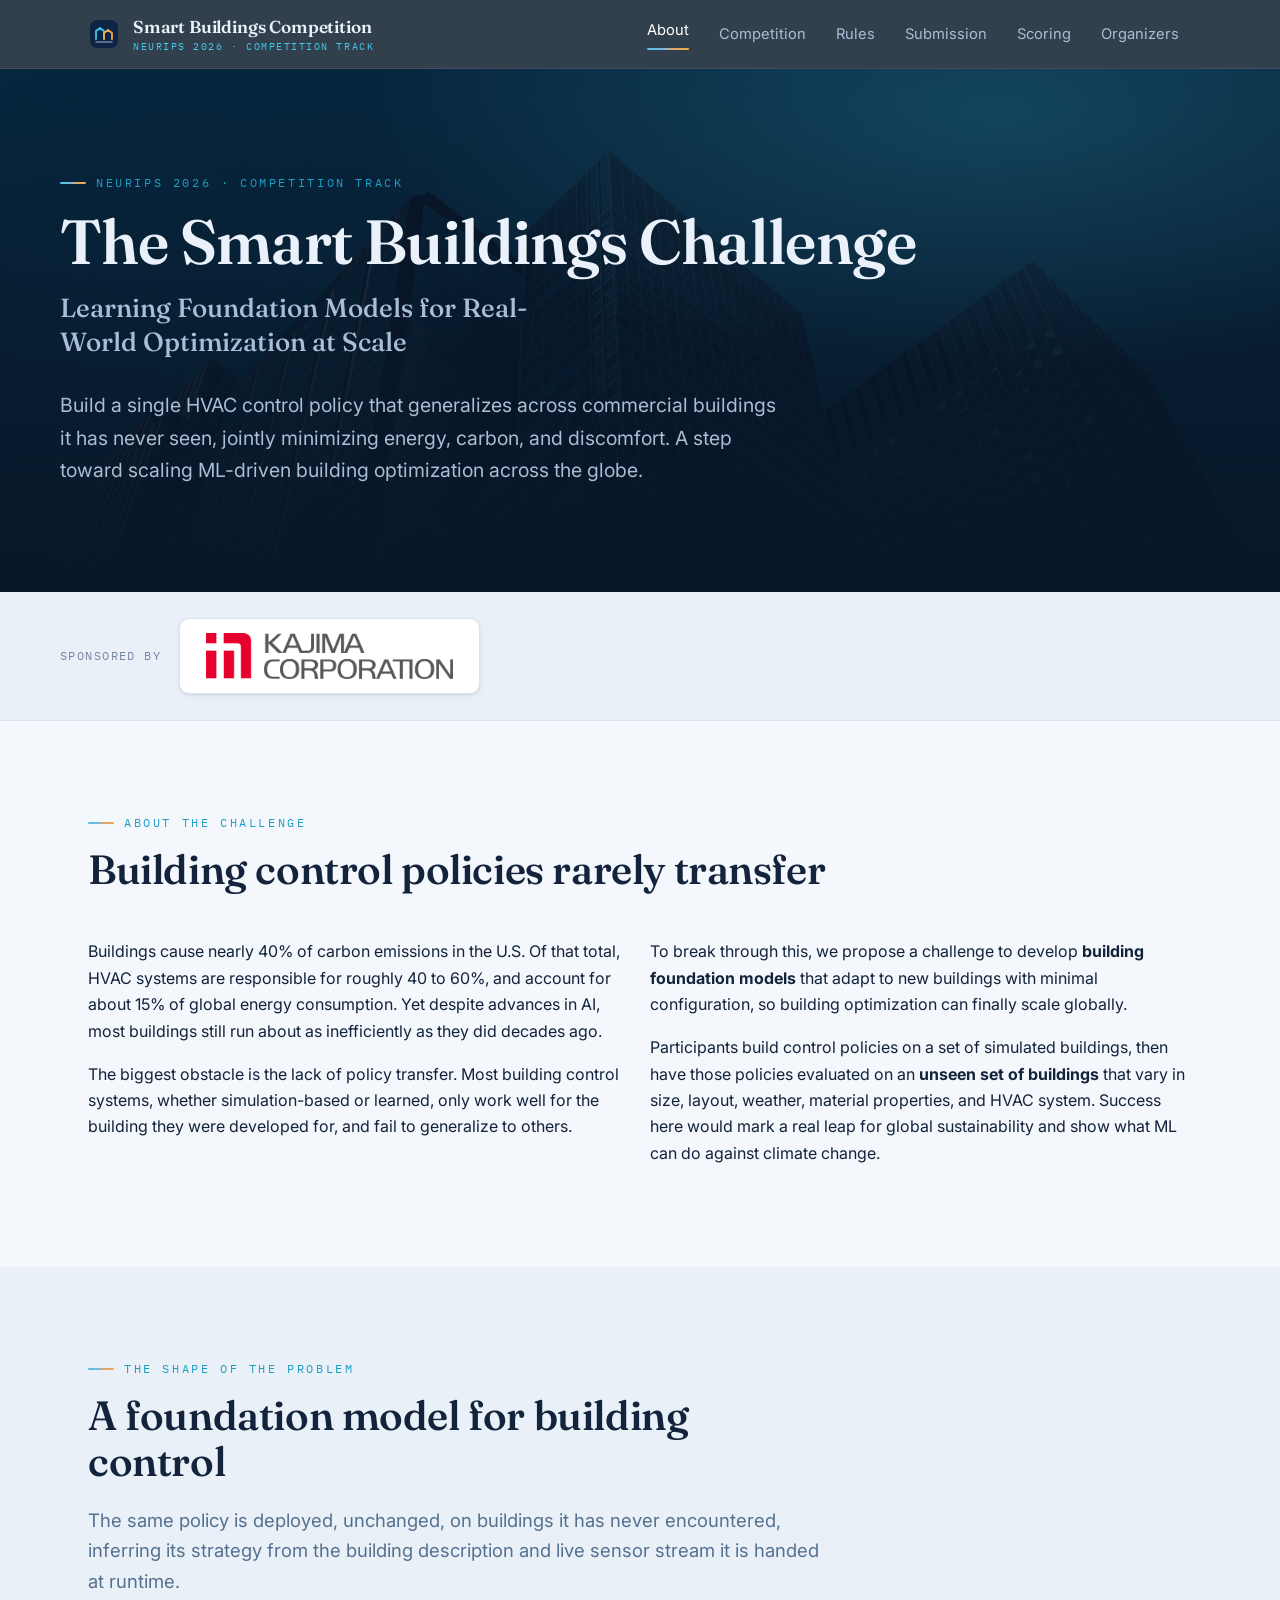
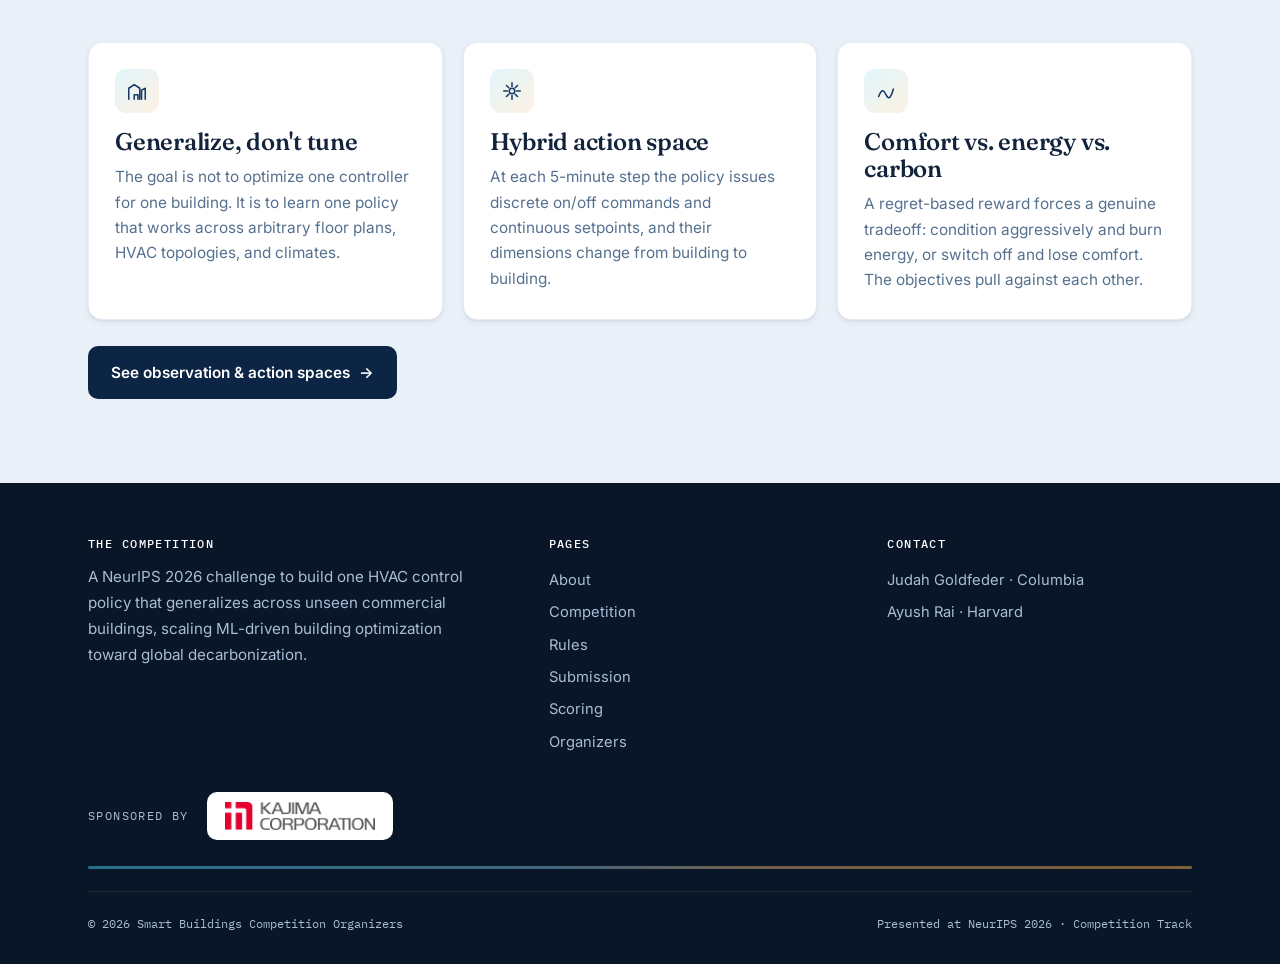
==== index.html @ ca1983c3 "Add files via upload" ====
<!DOCTYPE html>
<html lang="en">
<head>
<meta charset="utf-8">
<meta name="viewport" content="width=device-width, initial-scale=1">
<title>Smart Buildings Competition 2026</title>
<meta name="description" content="A NeurIPS 2026 challenge to build one HVAC control policy that generalizes across unseen commercial buildings.">
<link rel="preconnect" href="https://fonts.googleapis.com">
<link rel="preconnect" href="https://fonts.gstatic.com" crossorigin>
<link href="https://fonts.googleapis.com/css2?family=Fraunces:opsz,wght@9..144,400..600&family=Inter:wght@400;500;600&family=IBM+Plex+Mono:wght@400;500&display=swap" rel="stylesheet">
<link rel="stylesheet" href="assets/css/style.css?v=2">
</head>
<body>

<!-- HERO -->
<section class="hero">
  <div class="hero__bg" style="background-image:url('assets/images/hero_buildings.jpg')"></div>
  <div class="hero__scrim"></div>
  <div class="wrap hero__inner">
    <p class="eyebrow">NeurIPS 2026 &middot; Competition Track</p>
    <h1>The Smart Buildings Challenge<span class="hero__sub">Learning Foundation Models for Real-World Optimization at Scale</span></h1>
    <p class="hero__lede">Build a single HVAC control policy that generalizes across commercial buildings it has never seen, jointly minimizing energy, carbon, and discomfort. A step toward scaling ML-driven building optimization across the globe.</p>
  </div>
</section>

<!-- SPONSOR STRIP -->
<section class="sponsor-strip">
  <div class="wrap sponsor-strip__inner">
    <span class="sponsor-strip__label">Sponsored by</span>
    <a class="sponsor-chip" href="https://www.kajima.co.jp/english/" target="_blank" rel="noopener"><img src="assets/images/kajima.png" alt="Kajima Corporation"></a>
  </div>
</section>

<!-- ABOUT -->
<section class="section">
  <div class="wrap">
    <div class="section-head reveal">
      <p class="eyebrow">About the challenge</p>
      <h2>Building control policies rarely transfer</h2>
    </div>
    <div class="grid grid--2" style="align-items:start">
      <div class="prose reveal">
        <p>Buildings cause nearly 40% of carbon emissions in the U.S. Of that total, HVAC systems are responsible for roughly 40 to 60%, and account for about 15% of global energy consumption. Yet despite advances in AI, most buildings still run about as inefficiently as they did decades ago.</p>
        <p>The biggest obstacle is the lack of policy transfer. Most building control systems, whether simulation-based or learned, only work well for the building they were developed for, and fail to generalize to others.</p>
      </div>
      <div class="prose reveal">
        <p>To break through this, we propose a challenge to develop <b>building foundation models</b> that adapt to new buildings with minimal configuration, so building optimization can finally scale globally.</p>
        <p>Participants build control policies on a set of simulated buildings, then have those policies evaluated on an <b>unseen set of buildings</b> that vary in size, layout, weather, material properties, and HVAC system. Success here would mark a real leap for global sustainability and show what ML can do against climate change.</p>
      </div>
    </div>
  </div>
</section>

<!-- WHAT YOU'LL DO (tiles) -->
<section class="section section--paper2">
  <div class="wrap">
    <div class="section-head reveal">
      <p class="eyebrow">The shape of the problem</p>
      <h2>A foundation model for building control</h2>
      <p class="lede">The same policy is deployed, unchanged, on buildings it has never encountered, inferring its strategy from the building description and live sensor stream it is handed at runtime.</p>
    </div>
    <div class="grid grid--3">
      <div class="tile reveal"><span class="tile__tag"></span>
        <div class="tile__ic">
          <svg width="22" height="22" viewBox="0 0 24 24" fill="none" stroke="currentColor" stroke-width="1.7"><path d="M3 21V9l6-4 6 4v12M9 21v-5h4v5M17 21V11l4-2v12" stroke-linecap="round" stroke-linejoin="round"/></svg>
        </div>
        <h3>Generalize, don't tune</h3>
        <p>The goal is not to optimize one controller for one building. It is to learn one policy that works across arbitrary floor plans, HVAC topologies, and climates.</p>
      </div>
      <div class="tile reveal"><span class="tile__tag"></span>
        <div class="tile__ic">
          <svg width="22" height="22" viewBox="0 0 24 24" fill="none" stroke="currentColor" stroke-width="1.7"><path d="M12 3v4M12 17v4M3 12h4M17 12h4M6 6l2.5 2.5M15.5 15.5 18 18M18 6l-2.5 2.5M8.5 15.5 6 18" stroke-linecap="round"/><circle cx="12" cy="12" r="3"/></svg>
        </div>
        <h3>Hybrid action space</h3>
        <p>At each 5-minute step the policy issues discrete on/off commands and continuous setpoints, and their dimensions change from building to building.</p>
      </div>
      <div class="tile reveal"><span class="tile__tag"></span>
        <div class="tile__ic">
          <svg width="22" height="22" viewBox="0 0 24 24" fill="none" stroke="currentColor" stroke-width="1.7"><path d="M4 18c3-8 5-8 8-2s5 4 8-6" stroke-linecap="round" stroke-linejoin="round"/></svg>
        </div>
        <h3>Comfort vs. energy vs. carbon</h3>
        <p>A regret-based reward forces a genuine tradeoff: condition aggressively and burn energy, or switch off and lose comfort. The objectives pull against each other.</p>
      </div>
    </div>
    <div style="margin-top:26px" class="reveal">
      <a class="btn btn--dark" href="competition.html">See observation &amp; action spaces <span class="btn__arrow">&rarr;</span></a>
    </div>
  </div>
</section>

<script src="assets/js/site.js?v=2"></script>
</body>
</html>
---- assets/css/style.css ----
/* ============================================================
   Smart Buildings Competition 2026
   Shared stylesheet
   Palette: deep navy ink + cool/warm dual accent
   (cyan = cooling, amber = heating/energy — the reward tradeoff)
   ============================================================ */

:root {
  /* Core navy scale */
  --ink:      #081627;
  --navy:     #0c2544;
  --slate:    #163a68;
  --steel:    #2c568f;

  /* Accents — the comfort/energy spectrum */
  --cool:     #45c8ea;   /* cooling air */
  --cool-dk:  #1f9dc4;
  --warm:     #f4a94b;   /* heating / energy */
  --warm-dk:  #dd8a2a;

  /* Surfaces & text */
  --paper:    #f4f7fb;
  --paper-2:  #eaf0f8;
  --card:     #ffffff;
  --text:     #12233b;
  --text-dim: #55708f;
  --text-soft:#7688a3;
  --line:     #d9e2ee;
  --line-soft:#e7edf5;

  /* On-dark text */
  --on-dark:      #eaf1fa;
  --on-dark-dim:  #a9bdd6;

  /* Signature gradient: cool -> warm */
  --spectrum: linear-gradient(90deg, var(--cool) 0%, #7fb6d8 42%, #d9a86e 60%, var(--warm) 100%);

  --maxw: 1160px;
  --radius: 14px;
  --radius-sm: 9px;

  --shadow-sm: 0 1px 2px rgba(8,22,39,.06), 0 2px 6px rgba(8,22,39,.06);
  --shadow-md: 0 6px 20px rgba(8,22,39,.10), 0 2px 6px rgba(8,22,39,.06);
  --shadow-lg: 0 18px 50px rgba(8,22,39,.18);

  --ff-display: "Fraunces", Georgia, "Times New Roman", serif;
  --ff-body: "Inter", system-ui, -apple-system, Segoe UI, Roboto, sans-serif;
  --ff-mono: "IBM Plex Mono", ui-monospace, SFMono-Regular, Menlo, monospace;
}

* { box-sizing: border-box; }

html { scroll-behavior: smooth; scroll-padding-top: 92px; }

body {
  margin: 0;
  font-family: var(--ff-body);
  color: var(--text);
  background: var(--paper);
  line-height: 1.65;
  -webkit-font-smoothing: antialiased;
  text-rendering: optimizeLegibility;
}

img { max-width: 100%; display: block; }
a { color: var(--cool-dk); text-decoration: none; }
a:hover { text-decoration: underline; }

/* ---------- Layout helpers ---------- */
.wrap { max-width: var(--maxw); margin: 0 auto; padding: 0 28px; }
.section { padding: 84px 0; }
.section--tight { padding: 56px 0; }
.section--paper2 { background: var(--paper-2); }
.section--ink {
  background:
    radial-gradient(120% 140% at 85% -10%, rgba(69,200,234,.16), transparent 55%),
    radial-gradient(120% 140% at 0% 120%, rgba(244,169,75,.12), transparent 55%),
    linear-gradient(180deg, var(--navy), var(--ink));
  color: var(--on-dark);
}
.section--ink .lede { color: var(--on-dark-dim); }

.spectrum-rule {
  height: 3px; width: 100%; border: 0; margin: 0;
  background: var(--spectrum);
  border-radius: 3px;
}

/* ---------- Type ---------- */
h1, h2, h3, h4 { font-family: var(--ff-display); font-weight: 560; line-height: 1.12; letter-spacing: -.01em; margin: 0 0 .5em; }
h1 { font-size: clamp(2.3rem, 5.2vw, 3.9rem); font-weight: 600; }
h2 { font-size: clamp(1.7rem, 3.4vw, 2.55rem); }
h3 { font-size: clamp(1.2rem, 2vw, 1.5rem); }
p { margin: 0 0 1.05em; }

.eyebrow {
  font-family: var(--ff-mono);
  font-size: .74rem;
  letter-spacing: .22em;
  text-transform: uppercase;
  color: var(--cool-dk);
  margin: 0 0 14px;
  display: inline-flex;
  align-items: center;
  gap: 10px;
}
.eyebrow::before {
  content: ""; width: 26px; height: 2px; background: var(--spectrum); border-radius: 2px;
}
.section--ink .eyebrow { color: var(--cool); }

.lede {
  font-size: 1.16rem;
  color: var(--text-dim);
  max-width: 68ch;
}
.section-head { max-width: 74ch; margin-bottom: 46px; }

/* ---------- Header / nav ---------- */
.site-header {
  position: sticky; top: 0; z-index: 50;
  background: rgba(8,22,39,.82);
  backdrop-filter: saturate(140%) blur(12px);
  -webkit-backdrop-filter: saturate(140%) blur(12px);
  border-bottom: 1px solid rgba(255,255,255,.08);
}
.nav {
  display: flex; align-items: center; justify-content: space-between;
  height: 68px; gap: 20px;
}
.brand { display: flex; align-items: center; gap: 13px; color: var(--on-dark); font-weight: 600; }
.brand:hover { text-decoration: none; }
.brand__mark { width: 32px; height: 32px; flex: none; }
.brand__name {
  font-family: var(--ff-display);
  font-size: 1.08rem;
  letter-spacing: -.01em;
  line-height: 1.2;
  white-space: nowrap;
}
.brand__name small {
  display: block; font-family: var(--ff-mono); font-weight: 400;
  font-size: .6rem; letter-spacing: .16em; color: var(--cool);
  text-transform: uppercase; margin-top: 4px; line-height: 1;
}
.nav__links { display: flex; align-items: center; gap: 4px; }
.nav__links a {
  color: var(--on-dark-dim); font-size: .92rem; padding: 8px 13px; border-radius: 8px;
  transition: color .18s, background .18s;
}
.nav__links a:hover { color: #fff; background: rgba(255,255,255,.07); text-decoration: none; }
.nav__links a.active { color: #fff; }
.nav__links a.active::after {
  content: ""; display: block; height: 2px; margin-top: 5px; border-radius: 2px; background: var(--spectrum);
}
.nav__cta {
  margin-left: 6px; background: var(--warm); color: #29180a !important; font-weight: 600;
  padding: 8px 16px !important; border-radius: 8px;
}
.nav__cta:hover { background: #ffbc63; text-decoration: none; }

.nav__toggle {
  display: none; background: none; border: 1px solid rgba(255,255,255,.2);
  border-radius: 8px; width: 42px; height: 38px; color: var(--on-dark); cursor: pointer;
}
.nav__toggle span, .nav__toggle span::before, .nav__toggle span::after {
  display:block; width:18px; height:2px; background: currentColor; position: relative; margin: 0 auto;
  transition: transform .2s;
}
.nav__toggle span::before { content:""; position:absolute; top:-6px; }
.nav__toggle span::after  { content:""; position:absolute; top: 6px; }

/* ---------- Buttons ---------- */
.btn {
  display: inline-flex; align-items: center; gap: 9px;
  font-family: var(--ff-body); font-weight: 600; font-size: .96rem;
  padding: 13px 22px; border-radius: 10px; border: 1px solid transparent; cursor: pointer;
  transition: transform .16s, background .18s, box-shadow .18s;
}
.btn:hover { text-decoration: none; transform: translateY(-1px); }
.btn--primary { background: var(--warm); color: #29180a; box-shadow: 0 6px 18px rgba(244,169,75,.35); }
.btn--primary:hover { background: #ffbc63; }
.btn--ghost { background: transparent; color: var(--on-dark); border-color: rgba(255,255,255,.28); }
.btn--ghost:hover { background: rgba(255,255,255,.08); }
.btn--dark { background: var(--navy); color: #fff; }
.btn--dark:hover { background: var(--slate); }

/* Coming-soon (placeholder) states, used until the Kaggle page is live.
   Same amber look as the live buttons, just non-clickable. */
.btn--soon {
  background: var(--warm); color: #29180a; border-color: transparent;
  box-shadow: 0 6px 18px rgba(244,169,75,.35); cursor: default;
}
.btn--soon:hover { transform: none; background: var(--warm); }
.nav__soon {
  margin-left: 6px; display: inline-block; padding: 8px 16px; border-radius: 8px;
  font-weight: 600; font-size: .92rem; color: #29180a; background: var(--warm);
  white-space: nowrap; cursor: default;
}
.footer-soon { color: var(--on-dark-dim); opacity: .7; display: block; padding: 4px 0; font-size: .92rem; }

/* ---------- Sponsor logo ---------- */
.sponsor-chip {
  display: inline-flex; align-items: center; justify-content: center;
  background: #fff; border-radius: 10px; padding: 12px 20px; text-decoration: none;
  transition: box-shadow .18s ease, transform .18s ease;
}
.sponsor-chip:hover { box-shadow: var(--shadow-md); transform: translateY(-1px); }
.sponsor-chip img { display: block; height: 30px; width: auto; }
.footer-sponsor { display: flex; align-items: center; gap: 18px; margin: 6px 0 26px; flex-wrap: wrap; }
.footer-sponsor .sponsor-chip { padding: 10px 18px; }
.footer-sponsor .sponsor-chip img { height: 28px; }
.footer-sponsor__label {
  font-family: var(--ff-mono); font-size: .72rem; letter-spacing: .12em;
  text-transform: uppercase; color: var(--on-dark-dim);
}
.sponsor-band__label {
  font-family: var(--ff-mono); font-size: .76rem; letter-spacing: .14em;
  text-transform: uppercase; color: var(--text-soft); margin-bottom: 18px;
}
.sponsor-chip--lg { padding: 22px 40px; box-shadow: var(--shadow-md); border: 1px solid var(--line); }
.sponsor-chip--lg img { height: 50px; }
@media (max-width: 520px) { .sponsor-chip--lg img { height: 38px; } .sponsor-chip--lg { padding: 18px 26px; } }

/* Strip directly beneath the hero */
.sponsor-strip { background: var(--paper-2); border-bottom: 1px solid var(--line); }
.sponsor-strip__inner {
  display: flex; align-items: center; gap: 18px; flex-wrap: wrap;
  padding: 26px 0;
}
.sponsor-strip__label {
  font-family: var(--ff-mono); font-size: .74rem; letter-spacing: .12em;
  text-transform: uppercase; color: var(--text-soft);
}
.sponsor-strip .sponsor-chip { padding: 14px 26px; box-shadow: var(--shadow-sm); border: 1px solid var(--line); }
.sponsor-strip .sponsor-chip img { height: 46px; }
@media (max-width: 520px) { .sponsor-strip .sponsor-chip img { height: 36px; } }
.btn__arrow { transition: transform .18s; }
.btn:hover .btn__arrow { transform: translateX(3px); }

/* ---------- Hero ---------- */
.hero {
  position: relative; color: var(--on-dark); overflow: hidden;
  background: var(--ink);
}
.hero__bg {
  position: absolute; inset: 0; z-index: 0;
  background-size: cover; background-position: center 40%;
  opacity: .28;
}
.hero__scrim {
  position: absolute; inset: 0; z-index: 1;
  background:
    radial-gradient(90% 90% at 78% 8%, rgba(69,200,234,.20), transparent 55%),
    linear-gradient(180deg, rgba(8,22,39,.55) 0%, rgba(8,22,39,.86) 62%, var(--ink) 100%);
}
.hero__inner { position: relative; z-index: 2; padding: 96px 0 76px; }
.hero h1 { max-width: 22ch; }
.hero h1 .hero__sub {
  display: block; font-size: .42em; font-weight: 500; line-height: 1.28;
  color: var(--on-dark-dim); margin-top: .55em; letter-spacing: 0; max-width: 30ch;
}
.hero h1 .grad { background: var(--spectrum); -webkit-background-clip: text; background-clip: text; color: transparent; }
.hero__lede { font-size: 1.22rem; color: var(--on-dark-dim); max-width: 60ch; margin-bottom: 30px; }
.hero__cta { display: flex; flex-wrap: wrap; gap: 14px; margin-bottom: 8px; }

/* Stat strip */
.stats {
  position: relative; z-index: 2;
  border-top: 1px solid rgba(255,255,255,.10);
  display: grid; grid-template-columns: repeat(4, 1fr);
}
.stat { padding: 26px 28px; border-left: 1px solid rgba(255,255,255,.08); }
.stat:first-child { border-left: 0; }
.stat__num { font-family: var(--ff-display); font-size: 2rem; font-weight: 600; color: #fff; line-height: 1; }
.stat__num .u { font-size: 1.1rem; color: var(--cool); margin-left: 2px; }
.stat__lab { font-family: var(--ff-mono); font-size: .72rem; letter-spacing: .06em; color: var(--on-dark-dim); margin-top: 8px; text-transform: uppercase; }

/* ---------- Tiles / cards ---------- */
.grid { display: grid; gap: 20px; }
.grid--2 { grid-template-columns: repeat(2, 1fr); }
.grid--3 { grid-template-columns: repeat(3, 1fr); }
.grid--4 { grid-template-columns: repeat(4, 1fr); }

.tile {
  background: var(--card); border: 1px solid var(--line-soft); border-radius: var(--radius);
  padding: 26px; box-shadow: var(--shadow-sm); position: relative; overflow: hidden;
  transition: transform .18s, box-shadow .18s, border-color .18s;
}
.tile:hover { transform: translateY(-3px); box-shadow: var(--shadow-md); border-color: var(--line); }
.tile__ic {
  width: 44px; height: 44px; border-radius: 11px; display: grid; place-items: center; margin-bottom: 16px;
  background: linear-gradient(140deg, rgba(69,200,234,.16), rgba(244,169,75,.16));
  color: var(--slate);
}
.tile h3 { margin-bottom: 8px; }
.tile p { color: var(--text-dim); font-size: .96rem; margin: 0; }
.tile__tag {
  position: absolute; top: 0; left: 0; width: 100%; height: 3px; background: var(--spectrum);
  transform: scaleX(0); transform-origin: left; transition: transform .3s;
}
.tile:hover .tile__tag { transform: scaleX(1); }

/* Component tiles (building parts) */
.parts { display: grid; grid-template-columns: repeat(2, 1fr); gap: 18px; }
.part {
  border: 1px solid var(--line-soft); border-radius: var(--radius); padding: 22px 24px; background: var(--card);
  display: flex; gap: 16px; align-items: flex-start; box-shadow: var(--shadow-sm);
}
.part__k { font-family: var(--ff-mono); font-size: .82rem; color: var(--cool-dk); flex: none; margin-top: 3px; }
.part h3 { font-size: 1.1rem; margin-bottom: 5px; }
.part p { margin: 0; color: var(--text-dim); font-size: .93rem; }

/* ---------- Figures ---------- */
figure.fig { margin: 34px 0; }
figure.fig img {
  width: 100%; border-radius: var(--radius); border: 1px solid var(--line);
  background: #fff; box-shadow: var(--shadow-sm);
}
figure.fig.fig--pad img { padding: 14px; }
figure.fig figcaption {
  font-family: var(--ff-mono); font-size: .8rem; color: var(--text-soft);
  line-height: 1.6; margin-top: 12px; padding-left: 14px; border-left: 2px solid var(--cool);
}
figure.fig figcaption b { color: var(--text-dim); font-weight: 600; }

/* ---------- Prose blocks ---------- */
.prose { max-width: 74ch; }
.prose h2 { margin-top: 8px; }
.prose h3 { margin-top: 34px; color: var(--slate); }
.prose ul { padding-left: 0; list-style: none; margin: 0 0 1.2em; }
.prose ul li { position: relative; padding-left: 26px; margin-bottom: 10px; color: var(--text-dim); }
.prose ul li::before {
  content: ""; position: absolute; left: 4px; top: .62em; width: 9px; height: 9px; border-radius: 3px;
  background: var(--spectrum);
}
.prose ul li b, .prose ul li strong { color: var(--text); }

/* callout */
.callout {
  background: linear-gradient(180deg, #fff, var(--paper-2));
  border: 1px solid var(--line); border-left: 4px solid var(--cool);
  border-radius: var(--radius); padding: 20px 24px; margin: 26px 0;
}
.callout p:last-child { margin: 0; }

/* Keep single-column text blocks on the competition page aligned to the
   same reading measure as the prose, so line lengths stay consistent. */
#overview > .callout,
#reward > .eq,
#reward > .weights { max-width: 74ch; }

/* equation card */
.eq {
  background: var(--navy); color: var(--on-dark); border-radius: var(--radius);
  padding: 26px 28px; margin: 24px 0; overflow-x: auto; box-shadow: var(--shadow-md);
}
.eq .mjx-chtml, .eq mjx-container { color: #fff !important; }
.eq__note { font-family: var(--ff-mono); font-size: .76rem; color: var(--on-dark-dim); margin-top: 12px; }

/* ---------- Reward weight bar (signature data viz) ---------- */
.weights { margin: 26px 0; }
.weights__bar { display: flex; height: 54px; border-radius: 10px; overflow: hidden; box-shadow: var(--shadow-sm); }
.weights__seg { display: grid; place-items: center; color: #fff; font-weight: 600; font-size: .95rem; }
.weights__seg small { display:block; font-family: var(--ff-mono); font-weight: 400; font-size: .68rem; opacity: .85; }
.w-comfort { background: linear-gradient(135deg, #2c568f, #163a68); flex: 0.6; }
.w-energy  { background: linear-gradient(135deg, var(--warm), var(--warm-dk)); flex: 0.2; color: #29180a; }
.w-carbon  { background: linear-gradient(135deg, #7a8aa0, #55708f); flex: 0.2; }

/* ---------- Timeline (key dates) ---------- */
.timeline { position: relative; margin: 10px 0 0; padding-left: 6px; }
.timeline::before {
  content: ""; position: absolute; left: 8px; top: 6px; bottom: 6px; width: 2px;
  background: linear-gradient(180deg, var(--cool), var(--warm));
}
.tl-item { position: relative; padding: 0 0 26px 40px; }
.tl-item:last-child { padding-bottom: 0; }
.tl-item::before {
  content: ""; position: absolute; left: 2px; top: 4px; width: 14px; height: 14px; border-radius: 50%;
  background: #fff; border: 3px solid var(--cool-dk); box-shadow: 0 0 0 4px rgba(69,200,234,.14);
}
.tl-item.is-final::before { border-color: var(--warm-dk); box-shadow: 0 0 0 4px rgba(244,169,75,.18); }
.tl-date { font-family: var(--ff-mono); font-size: .76rem; letter-spacing: .05em; text-transform: uppercase; color: var(--cool-dk); }
.tl-item.is-final .tl-date { color: var(--warm-dk); }
.tl-title { font-weight: 600; margin-top: 2px; color: var(--text); }

/* ---------- Rules (numbered) ---------- */
.rules { counter-reset: rule; list-style: none; padding: 0; margin: 0; display: grid; gap: 16px; }
.rules > li {
  counter-increment: rule; position: relative; background: var(--card);
  border: 1px solid var(--line-soft); border-radius: var(--radius);
  padding: 22px 24px 22px 74px; box-shadow: var(--shadow-sm);
}
.rules > li::before {
  content: counter(rule, decimal-leading-zero);
  position: absolute; left: 22px; top: 20px;
  font-family: var(--ff-mono); font-size: .92rem; font-weight: 500; color: var(--cool-dk);
  background: var(--paper-2); border-radius: 8px; padding: 4px 8px;
}
.rules h3 { font-size: 1.06rem; margin: 0 0 6px; font-family: var(--ff-body); font-weight: 600; }
.rules p { margin: 0; color: var(--text-dim); font-size: .95rem; }
.rules ol { margin: 8px 0 0; padding-left: 20px; color: var(--text-dim); font-size: .93rem; }
.rules ol li { margin-bottom: 5px; }

/* ---------- Sub-nav (sticky within a page) ---------- */
.subnav {
  position: sticky; top: 68px; z-index: 20;
  background: rgba(244,247,251,.9); backdrop-filter: blur(8px);
  border-bottom: 1px solid var(--line); margin-bottom: 40px;
}
.subnav__inner { display: flex; gap: 6px; overflow-x: auto; padding: 12px 0; }
.subnav a {
  white-space: nowrap; font-size: .88rem; color: var(--text-dim); padding: 7px 14px; border-radius: 8px;
}
.subnav a:hover { background: var(--paper-2); text-decoration: none; color: var(--text); }
.subnav a.active { background: var(--navy); color: #fff; }

/* ---------- Leaderboard ---------- */
.lb-toolbar { display: flex; flex-wrap: wrap; gap: 14px; align-items: center; justify-content: space-between; margin-bottom: 18px; }
.lb-scope { display: inline-flex; background: var(--paper-2); border: 1px solid var(--line); border-radius: 10px; padding: 4px; }
.lb-scope button {
  font-family: var(--ff-body); font-size: .86rem; font-weight: 600; border: 0; background: none; cursor: pointer;
  color: var(--text-dim); padding: 7px 16px; border-radius: 7px;
}
.lb-scope button.active { background: #fff; color: var(--navy); box-shadow: var(--shadow-sm); }
.lb-updated { font-family: var(--ff-mono); font-size: .76rem; color: var(--text-soft); }

.lb-wrap { background: var(--card); border: 1px solid var(--line); border-radius: var(--radius); overflow: hidden; box-shadow: var(--shadow-sm); }
table.lb { width: 100%; border-collapse: collapse; font-size: .95rem; }
table.lb thead th {
  text-align: left; font-family: var(--ff-mono); font-size: .72rem; letter-spacing: .08em; text-transform: uppercase;
  color: var(--text-soft); padding: 15px 18px; border-bottom: 1px solid var(--line); background: var(--paper);
  cursor: pointer; user-select: none; white-space: nowrap;
}
table.lb thead th.num { text-align: right; }
table.lb thead th .arrow { color: var(--cool-dk); }
table.lb tbody td { padding: 15px 18px; border-bottom: 1px solid var(--line-soft); vertical-align: middle; }
table.lb tbody tr:last-child td { border-bottom: 0; }
table.lb tbody tr:hover { background: var(--paper); }
.lb-rank { font-family: var(--ff-mono); font-weight: 600; color: var(--text-soft); width: 54px; }
.lb-rank.top { color: var(--warm-dk); }
.lb-team { font-weight: 600; color: var(--text); }
.lb-team small { display: block; font-weight: 400; color: var(--text-soft); font-size: .8rem; }
.lb-score { text-align: right; font-family: var(--ff-mono); font-weight: 600; color: var(--navy); }
.lb-ci { text-align: right; font-family: var(--ff-mono); font-size: .82rem; color: var(--text-soft); }
.lb-medal { margin-right: 7px; }
.lb-empty { padding: 46px; text-align: center; color: var(--text-soft); }

/* ---------- Organizers ---------- */
.org-group { margin-bottom: 40px; }
.org-group h3 {
  font-family: var(--ff-mono); font-size: .78rem; letter-spacing: .12em; text-transform: uppercase;
  color: var(--cool-dk); margin-bottom: 16px; font-weight: 500;
  display: flex; align-items: center; gap: 12px;
}
.org-group h3::after { content: ""; flex: 1; height: 1px; background: var(--line); }
.people { display: grid; grid-template-columns: repeat(3, 1fr); gap: 16px; }
.person {
  background: var(--card); border: 1px solid var(--line-soft); border-radius: var(--radius);
  padding: 20px 22px; box-shadow: var(--shadow-sm); transition: transform .16s, box-shadow .16s;
}
.person:hover { transform: translateY(-2px); box-shadow: var(--shadow-md); }
.person__name { font-weight: 600; font-size: 1.04rem; }
.person__role { color: var(--text-dim); font-size: .88rem; margin-top: 2px; }
.person__lead {
  display: inline-block; margin-top: 8px; font-family: var(--ff-mono); font-size: .72rem;
  color: var(--warm-dk); letter-spacing: .04em;
}
.person a { font-size: .84rem; }

.ack {
  display: grid; grid-template-columns: repeat(2,1fr); gap: 18px; margin-top: 8px;
}
.ack__card {
  background: linear-gradient(150deg, var(--navy), var(--ink)); color: var(--on-dark);
  border-radius: var(--radius); padding: 26px; box-shadow: var(--shadow-md);
}
.ack__amt { font-family: var(--ff-display); font-size: 2.1rem; font-weight: 600; color: #fff; }
.ack__amt .u { color: var(--cool); font-size: 1rem; }
.ack__by { font-family: var(--ff-mono); font-size: .78rem; color: var(--on-dark-dim); margin-top: 6px; letter-spacing: .05em; }

/* ---------- Footer ---------- */
.site-footer { background: var(--ink); color: var(--on-dark-dim); padding: 54px 0 30px; }
.footer-grid { display: grid; grid-template-columns: 1.4fr 1fr 1fr; gap: 34px; margin-bottom: 34px; }
.site-footer h4 { color: #fff; font-family: var(--ff-mono); font-size: .74rem; letter-spacing: .12em; text-transform: uppercase; font-weight: 500; margin-bottom: 14px; }
.site-footer a { color: var(--on-dark-dim); display: block; padding: 4px 0; font-size: .92rem; }
.site-footer a:hover { color: #fff; text-decoration: none; }
.footer-lede { max-width: 40ch; font-size: .95rem; line-height: 1.7; }
.footer-bar { border-top: 1px solid rgba(255,255,255,.09); padding-top: 22px; display: flex; justify-content: space-between; flex-wrap: wrap; gap: 12px; font-family: var(--ff-mono); font-size: .76rem; color: var(--on-dark-dim); }

/* ---------- Page hero (interior pages) ---------- */
.page-hero { padding: 64px 0 40px; }
.page-hero .eyebrow { margin-bottom: 16px; }
.page-hero .lede { margin-top: 6px; }

/* ---------- Code card ---------- */
.codecard {
  background: #0b1f3a; border: 1px solid rgba(255,255,255,.08);
  border-radius: var(--radius); overflow: hidden; box-shadow: var(--shadow-md); margin: 0;
}
.codecard__bar {
  display: flex; align-items: center; gap: 8px;
  padding: 11px 16px; border-bottom: 1px solid rgba(255,255,255,.08);
  font-family: var(--ff-mono); font-size: .76rem; color: var(--on-dark-dim);
}
.codecard__dot { width: 10px; height: 10px; border-radius: 50%; flex: none; }
.codecard__file { margin-left: 6px; }
.codecard pre { margin: 0; padding: 20px 22px; overflow-x: auto; }
.codecard pre code {
  font-family: var(--ff-mono); font-size: .84rem; line-height: 1.7;
  background: transparent !important; padding: 0; color: #d6e2f2;
}
/* let the card's navy show through the highlight.js theme */
.codecard .hljs { background: transparent !important; }

/* ---------- Prominent page heading (e.g. scoring) ---------- */
.page-hero h1.big { font-size: clamp(2.1rem, 4.6vw, 3.2rem); }
.reveal { transition: opacity .6s ease, transform .6s ease; }
.reveal-js .reveal { opacity: 0; transform: translateY(16px); }
.reveal-js .reveal.in { opacity: 1; transform: none; }

/* ---------- Responsive ---------- */
@media (max-width: 900px) {
  .grid--3, .grid--4, .people { grid-template-columns: repeat(2, 1fr); }
  .footer-grid { grid-template-columns: 1fr 1fr; }
  .stats { grid-template-columns: repeat(2, 1fr); }
  .stat:nth-child(1), .stat:nth-child(2) { border-bottom: 1px solid rgba(255,255,255,.08); }
  .stat:nth-child(3) { border-left: 0; }
}
@media (max-width: 940px) {
  .nav__links {
    position: absolute; top: 68px; left: 0; right: 0; flex-direction: column; align-items: stretch;
    background: var(--ink); padding: 14px 20px 20px; gap: 2px;
    border-bottom: 1px solid rgba(255,255,255,.1);
    display: none;
  }
  .nav__links.open { display: flex; }
  .nav__links a { padding: 12px 14px; }
  .nav__links a.active::after { display: none; }
  .nav__toggle { display: block; }
}
@media (max-width: 720px) {
  .grid--2, .grid--3, .grid--4, .parts, .people, .ack, .footer-grid { grid-template-columns: 1fr; }
  .section { padding: 60px 0; }
  .hero__cta .btn { flex: 1; justify-content: center; }
}

@media (prefers-reduced-motion: reduce) {
  html { scroll-behavior: auto; }
  .reveal { opacity: 1; transform: none; transition: none; }
  * { animation: none !important; }
}
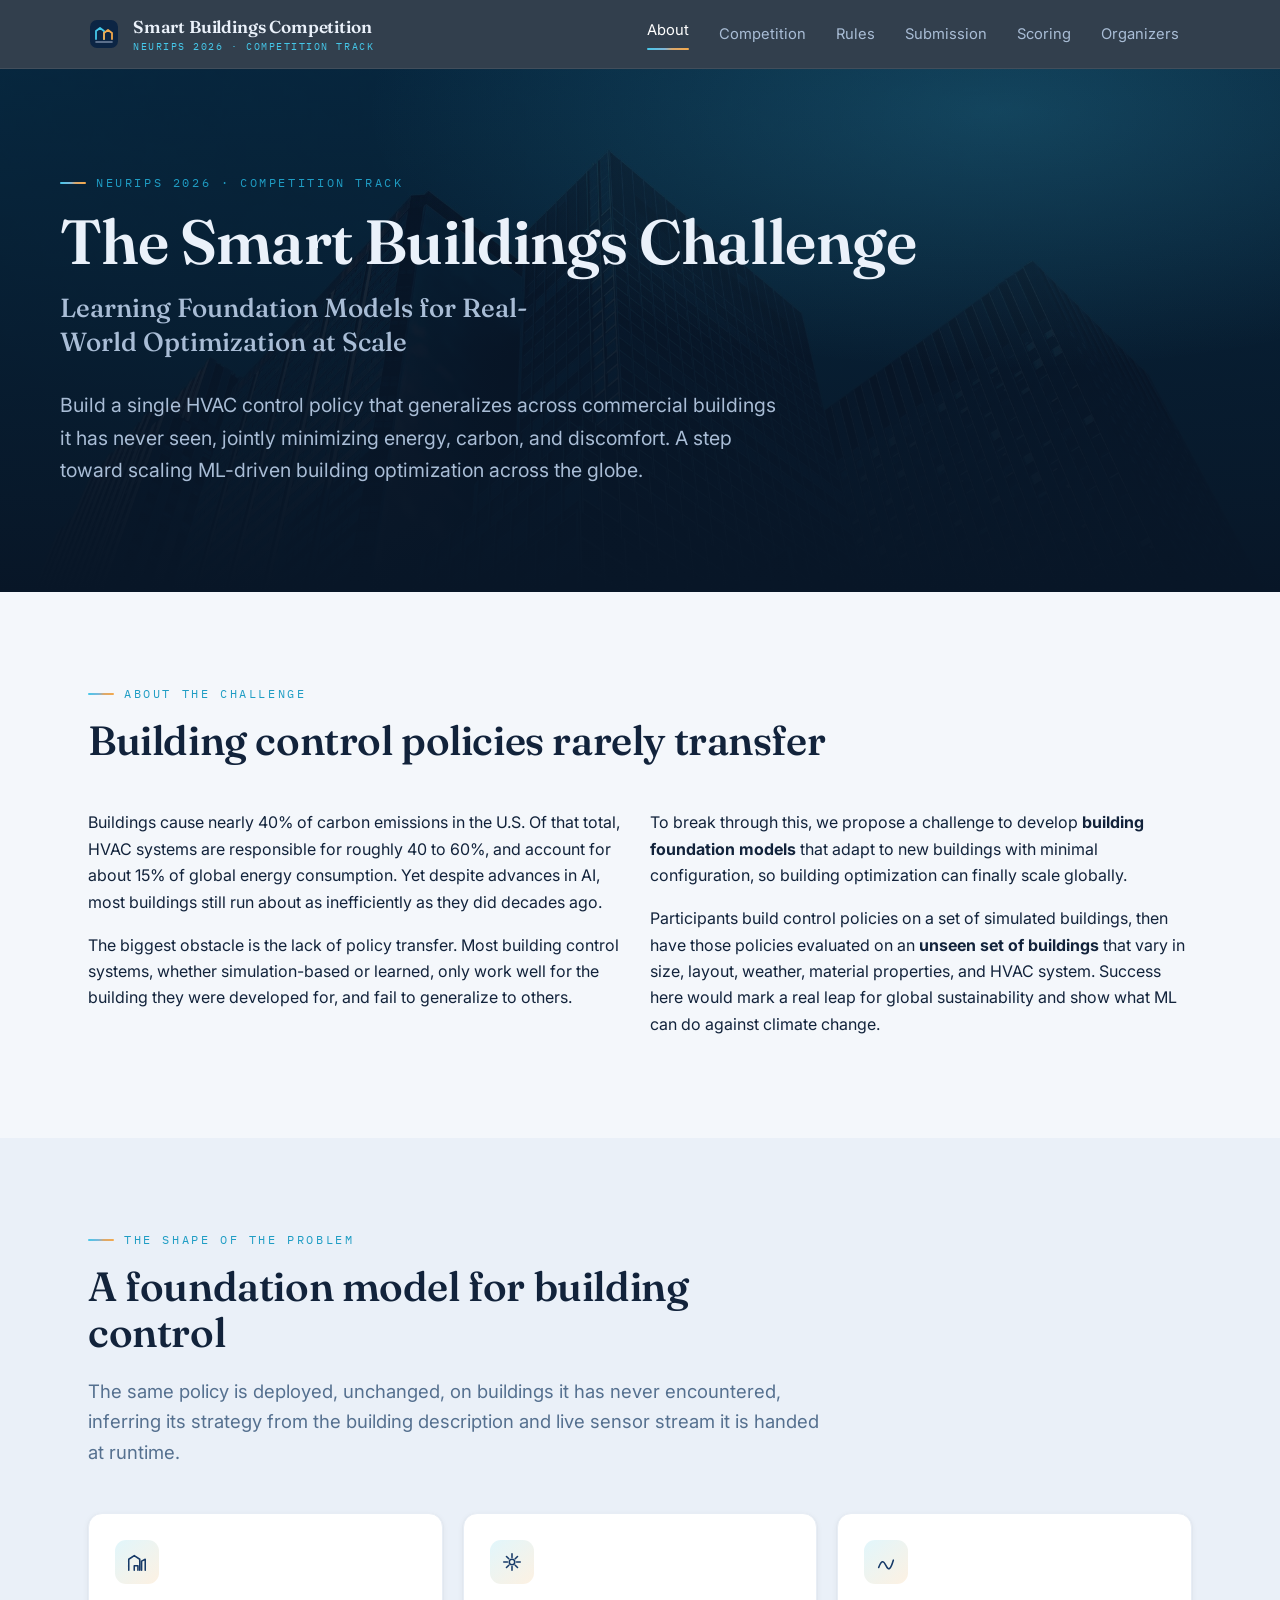
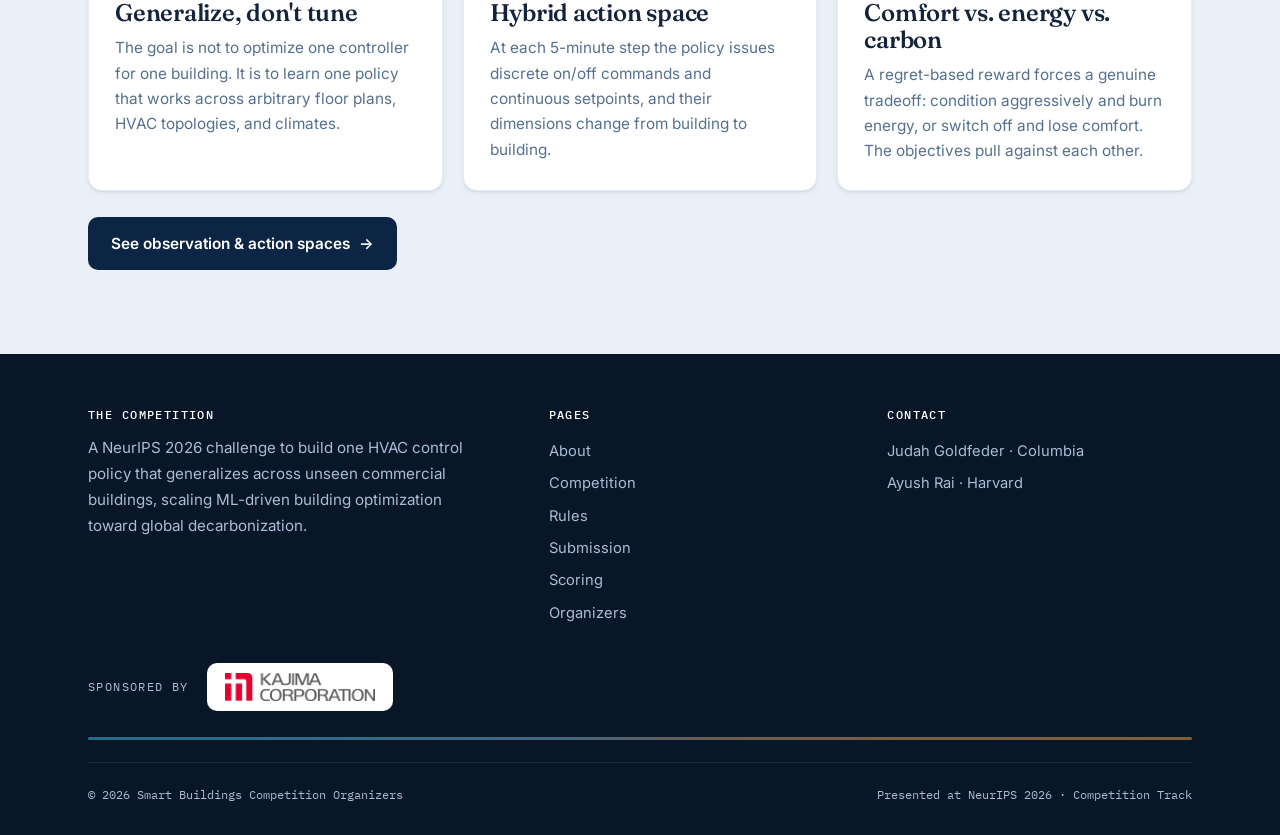
==== commit 4f2b1603: "Add files via upload" ====
--- a/index.html
+++ b/index.html
@@ -20,14 +20,6 @@
     <p class="eyebrow">NeurIPS 2026 &middot; Competition Track</p>
     <h1>The Smart Buildings Challenge<span class="hero__sub">Learning Foundation Models for Real-World Optimization at Scale</span></h1>
     <p class="hero__lede">Build a single HVAC control policy that generalizes across commercial buildings it has never seen, jointly minimizing energy, carbon, and discomfort. A step toward scaling ML-driven building optimization across the globe.</p>
-  </div>
-</section>
-
-<!-- SPONSOR STRIP -->
-<section class="sponsor-strip">
-  <div class="wrap sponsor-strip__inner">
-    <span class="sponsor-strip__label">Sponsored by</span>
-    <a class="sponsor-chip" href="https://www.kajima.co.jp/english/" target="_blank" rel="noopener"><img src="assets/images/kajima.png" alt="Kajima Corporation"></a>
   </div>
 </section>
 
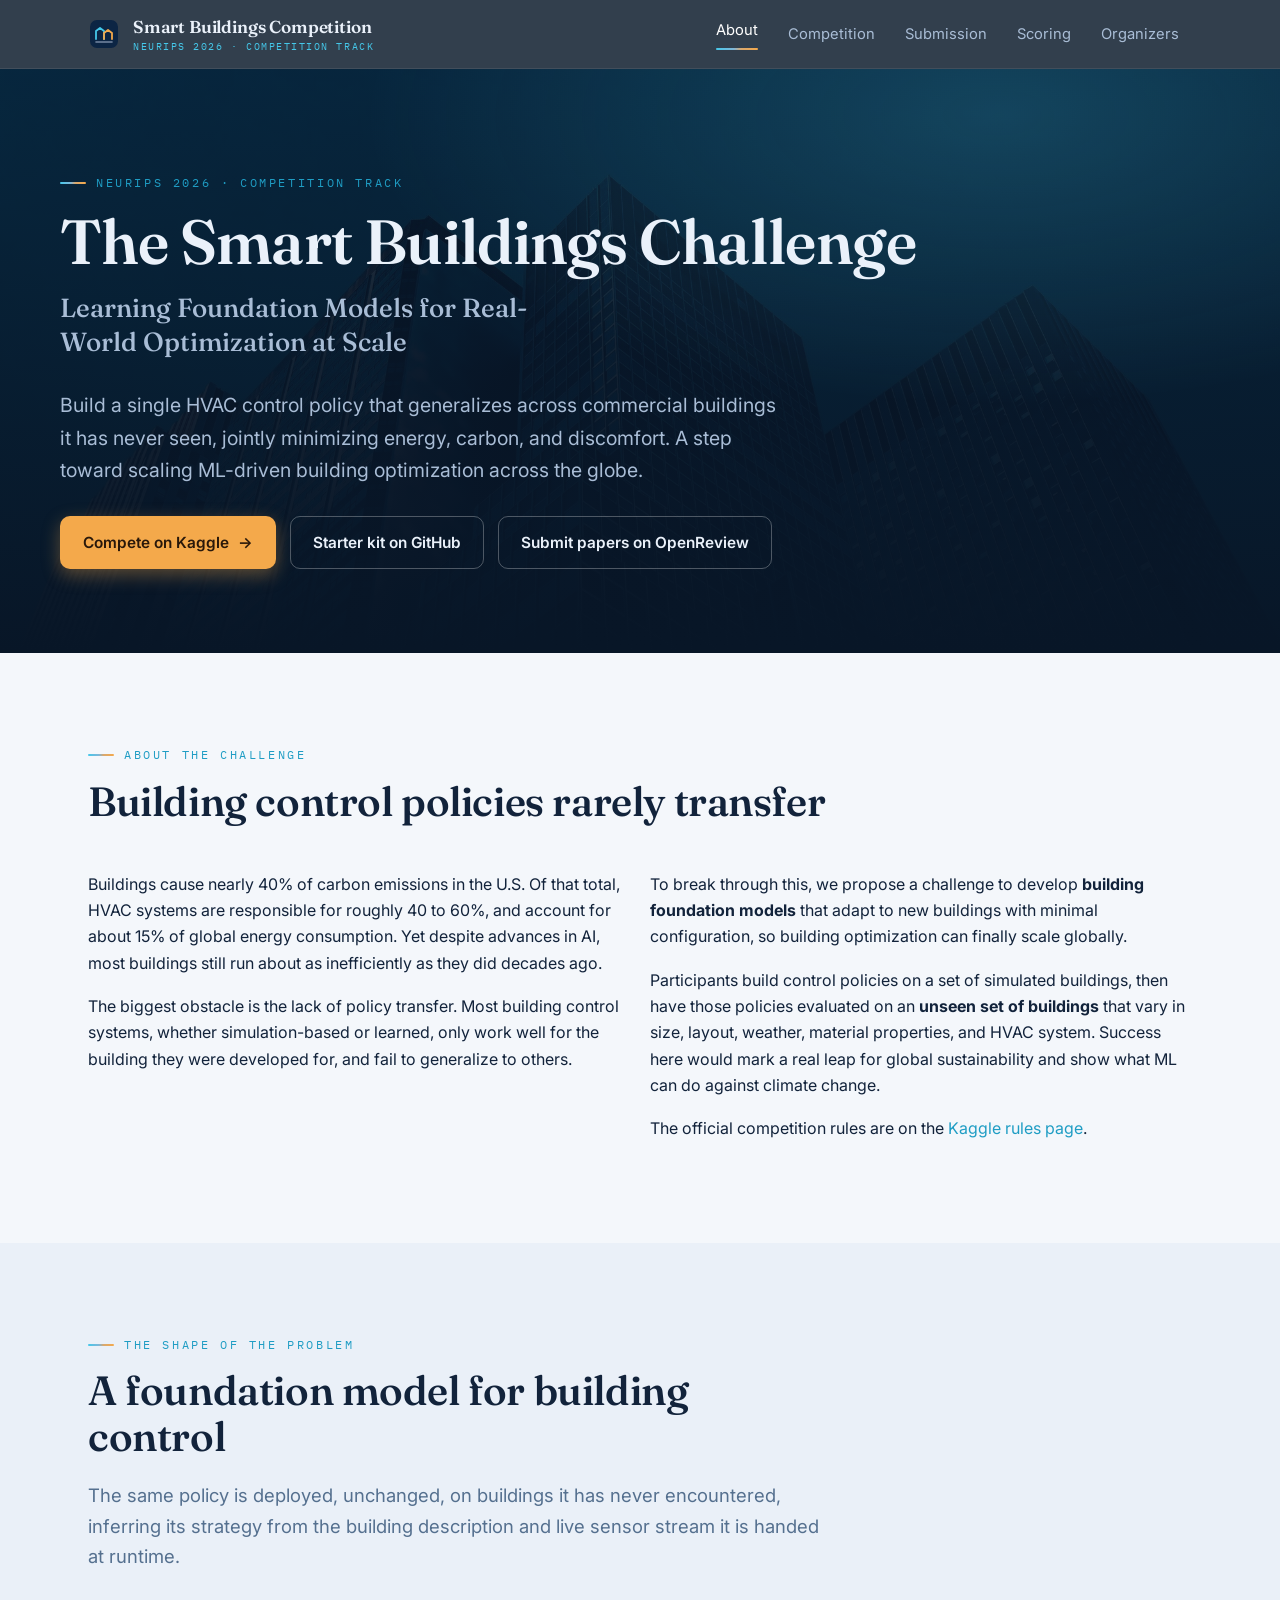
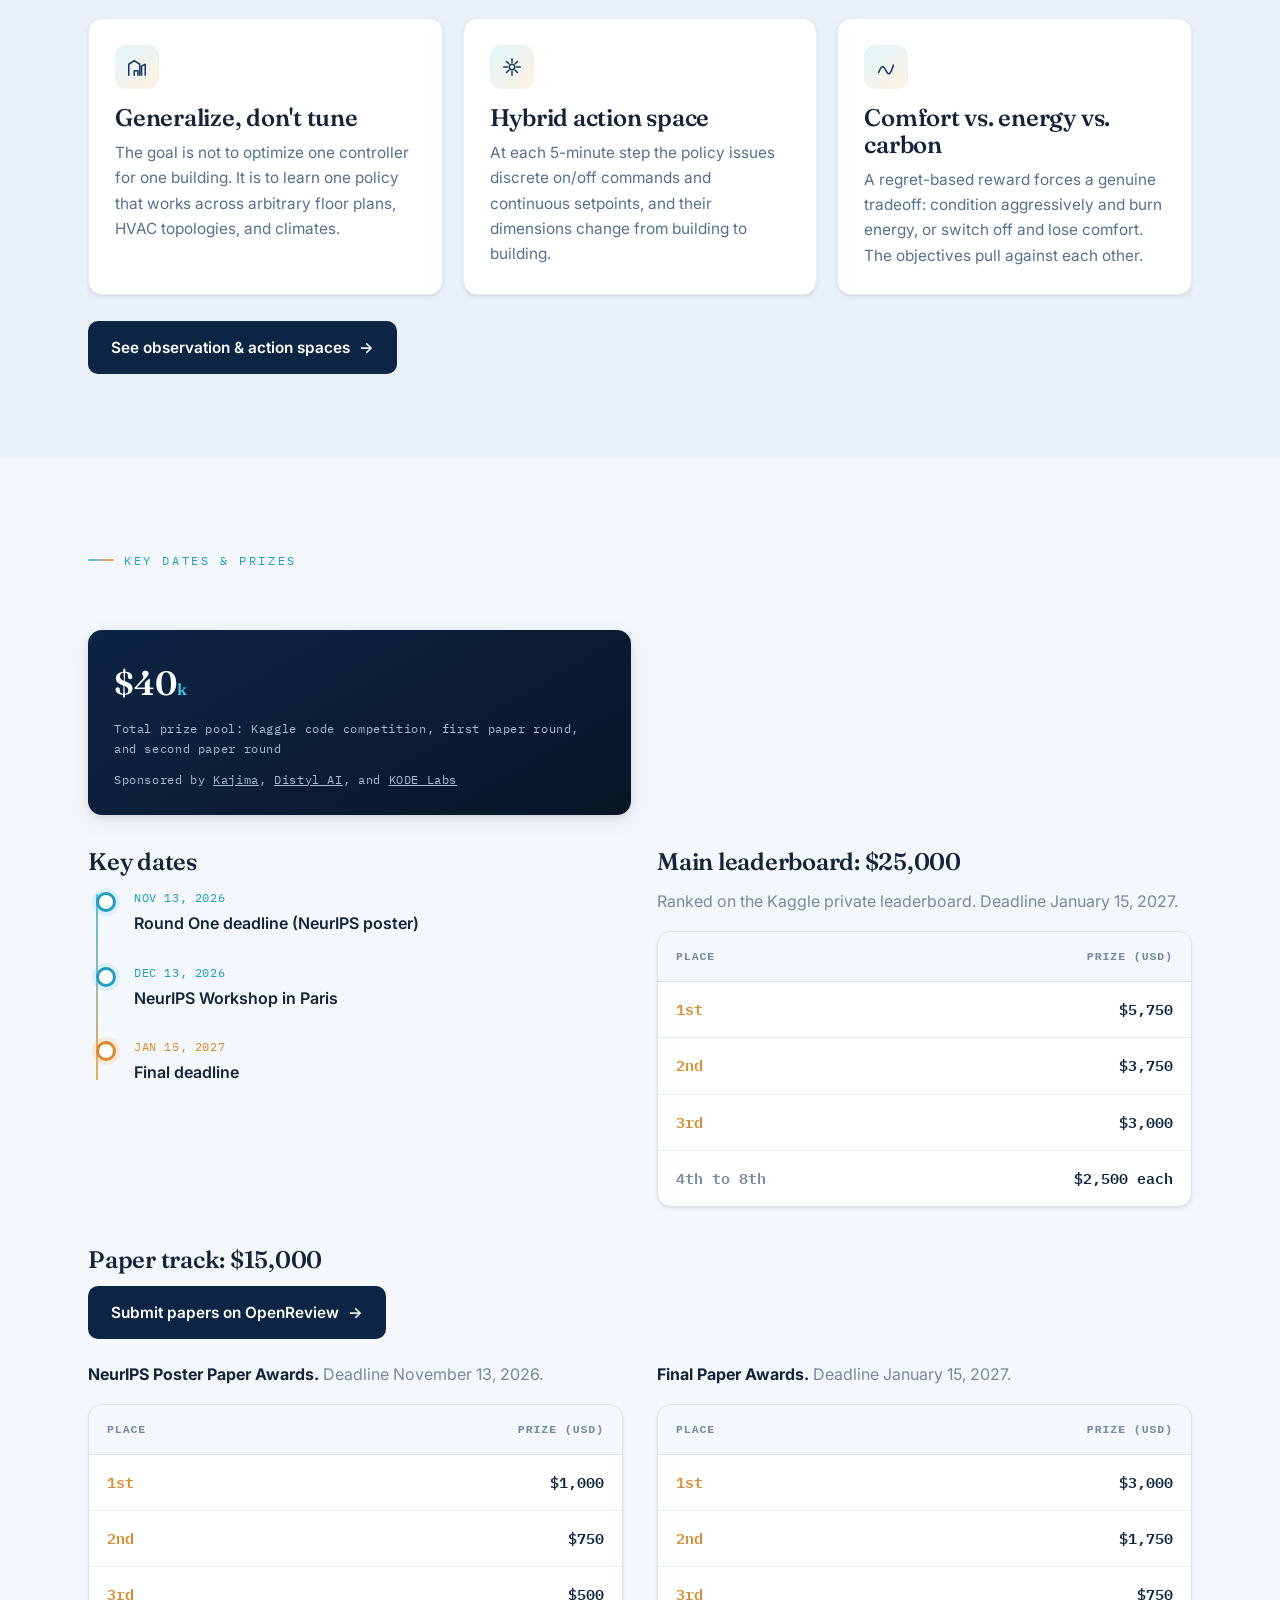
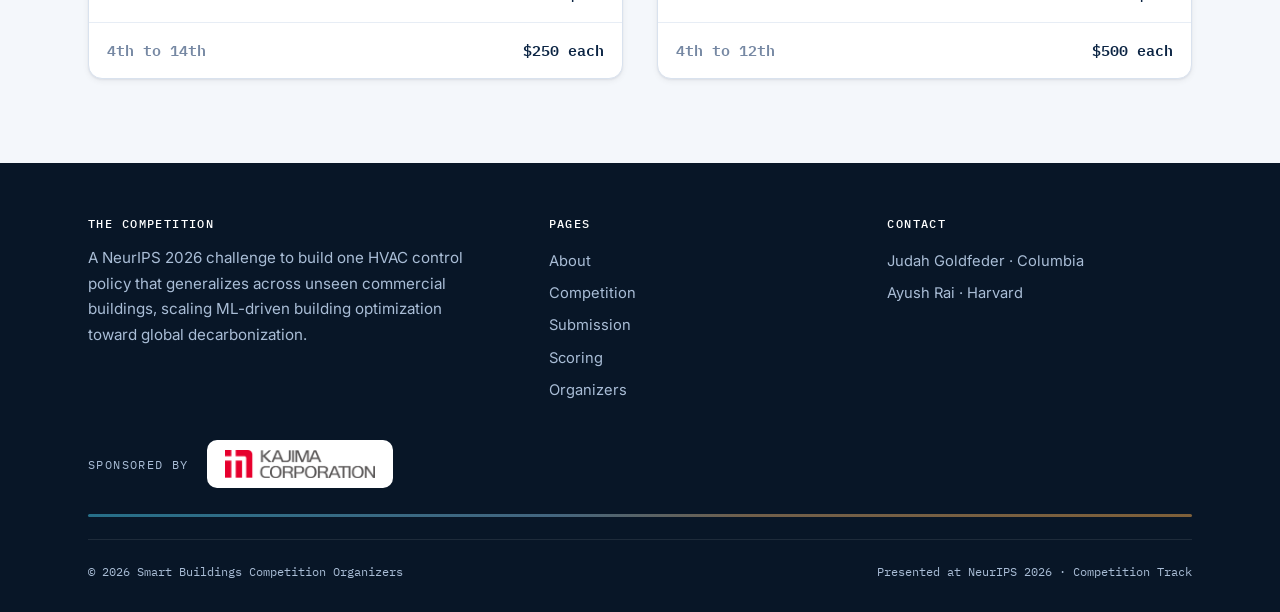
==== commit 37316be1: "Add Kaggle, starter kit and OpenReview links, dates and prizes; drop Rules page About: Kaggle, GitHu" ====
--- a/index.html
+++ b/index.html
@@ -20,6 +20,11 @@
     <p class="eyebrow">NeurIPS 2026 &middot; Competition Track</p>
     <h1>The Smart Buildings Challenge<span class="hero__sub">Learning Foundation Models for Real-World Optimization at Scale</span></h1>
     <p class="hero__lede">Build a single HVAC control policy that generalizes across commercial buildings it has never seen, jointly minimizing energy, carbon, and discomfort. A step toward scaling ML-driven building optimization across the globe.</p>
+    <div class="hero__cta">
+      <a class="btn btn--primary" href="https://www.kaggle.com/competitions/neurips-2026-smart-buildings" target="_blank" rel="noopener">Compete on Kaggle <span class="btn__arrow">&rarr;</span></a>
+      <a class="btn btn--ghost" href="https://github.com/smart-buildings-2026/starter-kit" target="_blank" rel="noopener">Starter kit on GitHub</a>
+      <a class="btn btn--ghost" href="https://openreview.net/group?id=NeurIPS.cc/2026/Workshop/SB26_Challenge" target="_blank" rel="noopener">Submit papers on OpenReview</a>
+    </div>
   </div>
 </section>
 
@@ -38,6 +43,7 @@
       <div class="prose reveal">
         <p>To break through this, we propose a challenge to develop <b>building foundation models</b> that adapt to new buildings with minimal configuration, so building optimization can finally scale globally.</p>
         <p>Participants build control policies on a set of simulated buildings, then have those policies evaluated on an <b>unseen set of buildings</b> that vary in size, layout, weather, material properties, and HVAC system. Success here would mark a real leap for global sustainability and show what ML can do against climate change.</p>
+        <p>The official competition rules are on the <a href="https://www.kaggle.com/competitions/neurips-2026-smart-buildings/rules" target="_blank" rel="noopener">Kaggle rules page</a>.</p>
       </div>
     </div>
   </div>
@@ -80,6 +86,80 @@
   </div>
 </section>
 
+<!-- DATES & PRIZES -->
+<section class="section">
+  <div class="wrap">
+    <div class="section-head reveal">
+      <p class="eyebrow">Key dates &amp; prizes</p>
+    </div>
+    <div class="ack reveal" style="margin:0 0 34px">
+      <div class="ack__card">
+        <div class="ack__amt">$40<span class="u">k</span></div>
+        <div class="ack__by">Total prize pool: Kaggle code competition, first paper round, and second paper round</div>
+        <div class="ack__by" style="margin-top:10px">Sponsored by <a href="https://www.kajima.co.jp/english/" target="_blank" rel="noopener" style="color:inherit;text-decoration:underline">Kajima</a>, <a href="https://www.distyl.ai/" target="_blank" rel="noopener" style="color:inherit;text-decoration:underline">Distyl AI</a>, and <a href="https://kodelabs.com/" target="_blank" rel="noopener" style="color:inherit;text-decoration:underline">KODE Labs</a></div>
+      </div>
+    </div>
+    <div class="grid grid--2" style="align-items:start;gap:34px">
+      <div class="reveal">
+        <h3 style="margin-top:0">Key dates</h3>
+        <div class="timeline">
+          <div class="tl-item"><div class="tl-date">Nov 13, 2026</div><div class="tl-title">Round One deadline (NeurIPS poster)</div></div>
+          <div class="tl-item"><div class="tl-date">Dec 13, 2026</div><div class="tl-title">NeurIPS Workshop in Paris</div></div>
+          <div class="tl-item is-final"><div class="tl-date">Jan 15, 2027</div><div class="tl-title">Final deadline</div></div>
+        </div>
+      </div>
+      <div class="reveal">
+        <h3 style="margin-top:0">Main leaderboard: $25,000</h3>
+        <p style="color:var(--text-soft);margin-top:0">Ranked on the Kaggle private leaderboard. Deadline January 15, 2027.</p>
+        <div class="lb-wrap">
+          <table class="lb">
+            <thead><tr><th style="cursor:default">Place</th><th class="num" style="cursor:default">Prize (USD)</th></tr></thead>
+            <tbody>
+              <tr><td class="lb-rank top">1st</td><td class="lb-score">$5,750</td></tr>
+              <tr><td class="lb-rank top">2nd</td><td class="lb-score">$3,750</td></tr>
+              <tr><td class="lb-rank top">3rd</td><td class="lb-score">$3,000</td></tr>
+              <tr><td class="lb-rank" style="white-space:nowrap">4th to 8th</td><td class="lb-score">$2,500 each</td></tr>
+            </tbody>
+          </table>
+        </div>
+      </div>
+    </div>
+
+    <h3 class="reveal" style="margin-top:40px">Paper track: $15,000</h3>
+    <div class="reveal" style="margin:4px 0 22px"><a class="btn btn--dark" href="https://openreview.net/group?id=NeurIPS.cc/2026/Workshop/SB26_Challenge" target="_blank" rel="noopener">Submit papers on OpenReview <span class="btn__arrow">&rarr;</span></a></div>
+    <div class="grid grid--2 reveal" style="align-items:start;gap:34px">
+      <div>
+        <p style="color:var(--text-soft);margin-top:0"><b style="color:var(--text)">NeurIPS Poster Paper Awards.</b> Deadline November 13, 2026.</p>
+        <div class="lb-wrap">
+          <table class="lb">
+            <thead><tr><th style="cursor:default">Place</th><th class="num" style="cursor:default">Prize (USD)</th></tr></thead>
+            <tbody>
+              <tr><td class="lb-rank top">1st</td><td class="lb-score">$1,000</td></tr>
+              <tr><td class="lb-rank top">2nd</td><td class="lb-score">$750</td></tr>
+              <tr><td class="lb-rank top">3rd</td><td class="lb-score">$500</td></tr>
+              <tr><td class="lb-rank" style="white-space:nowrap">4th to 14th</td><td class="lb-score">$250 each</td></tr>
+            </tbody>
+          </table>
+        </div>
+      </div>
+      <div>
+        <p style="color:var(--text-soft);margin-top:0"><b style="color:var(--text)">Final Paper Awards.</b> Deadline January 15, 2027.</p>
+        <div class="lb-wrap">
+          <table class="lb">
+            <thead><tr><th style="cursor:default">Place</th><th class="num" style="cursor:default">Prize (USD)</th></tr></thead>
+            <tbody>
+              <tr><td class="lb-rank top">1st</td><td class="lb-score">$3,000</td></tr>
+              <tr><td class="lb-rank top">2nd</td><td class="lb-score">$1,750</td></tr>
+              <tr><td class="lb-rank top">3rd</td><td class="lb-score">$750</td></tr>
+              <tr><td class="lb-rank" style="white-space:nowrap">4th to 12th</td><td class="lb-score">$500 each</td></tr>
+            </tbody>
+          </table>
+        </div>
+      </div>
+    </div>
+  </div>
+</section>
+
 <script src="assets/js/site.js?v=2"></script>
 </body>
 </html>
--- a/assets/css/style.css
+++ b/assets/css/style.css
@@ -542,7 +542,7 @@
 @media (max-width: 720px) {
   .grid--2, .grid--3, .grid--4, .parts, .people, .ack, .footer-grid { grid-template-columns: 1fr; }
   .section { padding: 60px 0; }
-  .hero__cta .btn { flex: 1; justify-content: center; }
+  .hero__cta .btn { flex: 1 1 auto; justify-content: center; }
 }
 
 @media (prefers-reduced-motion: reduce) {
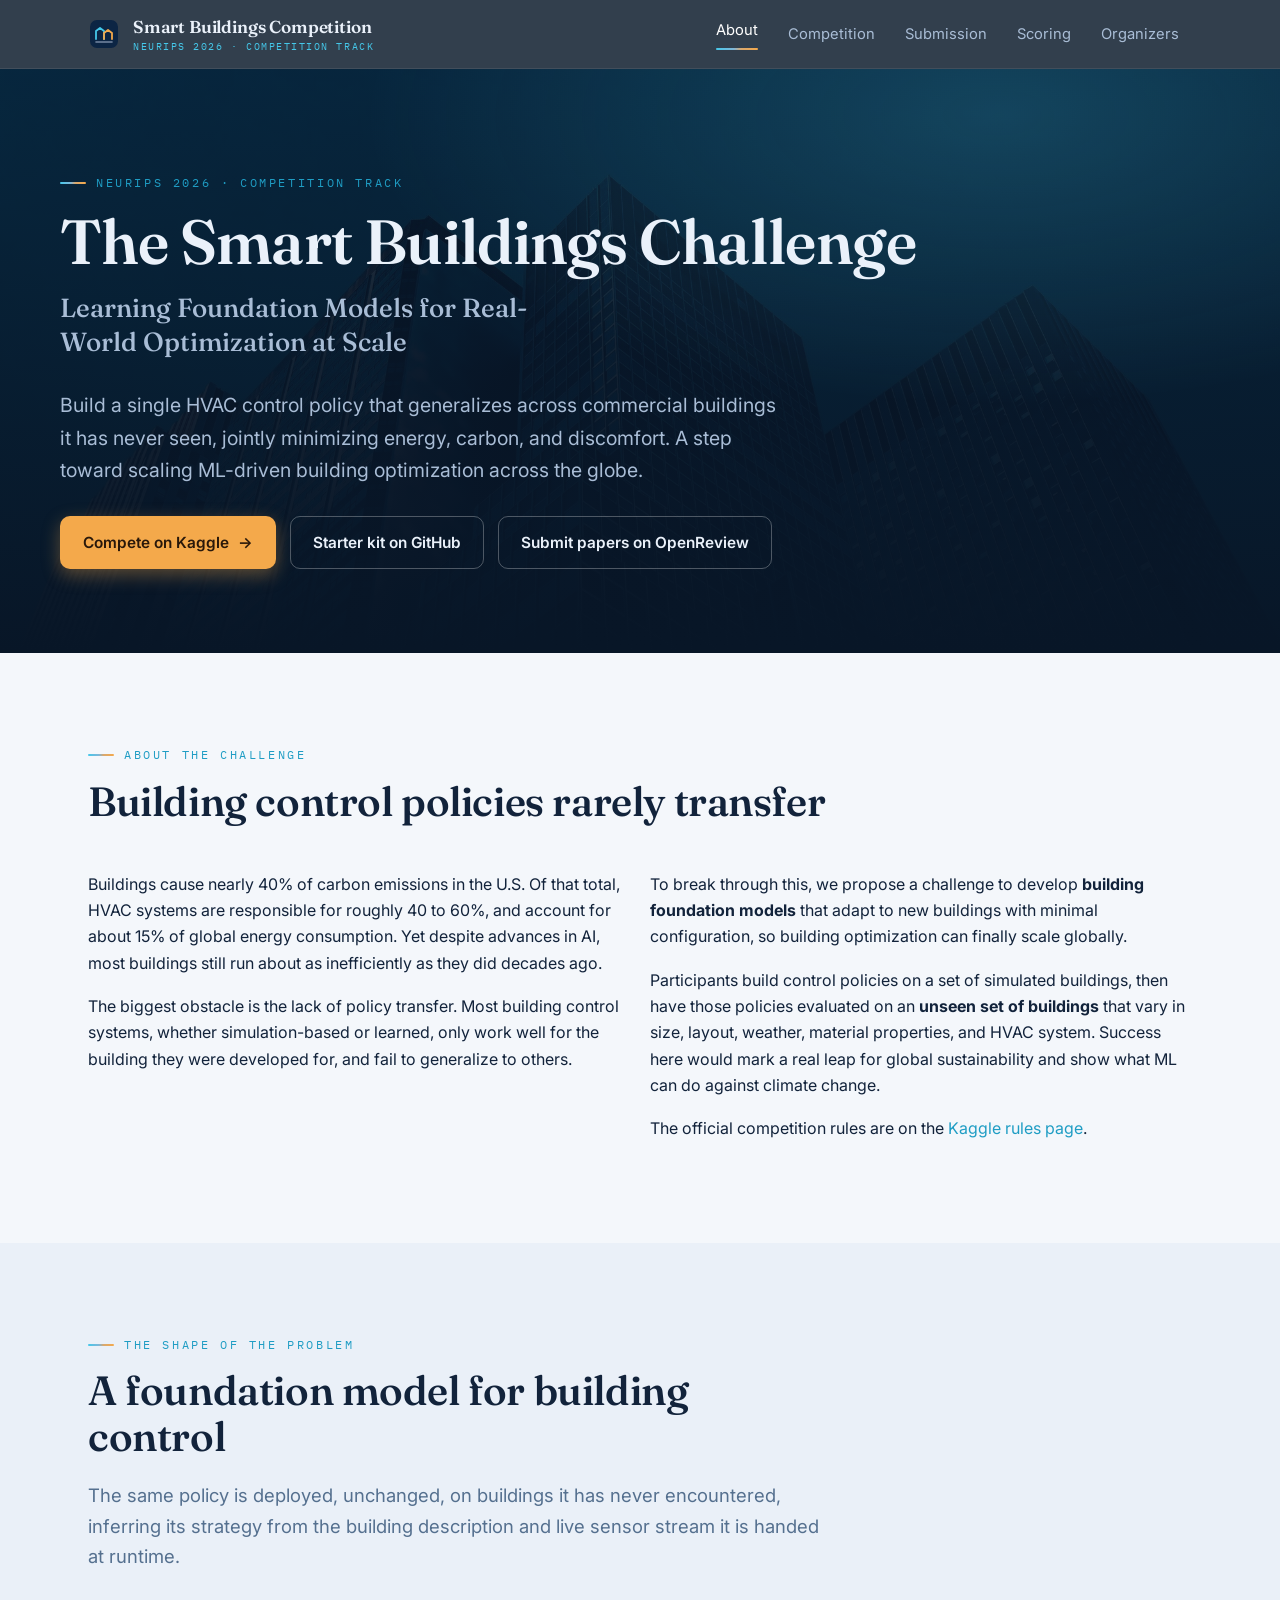
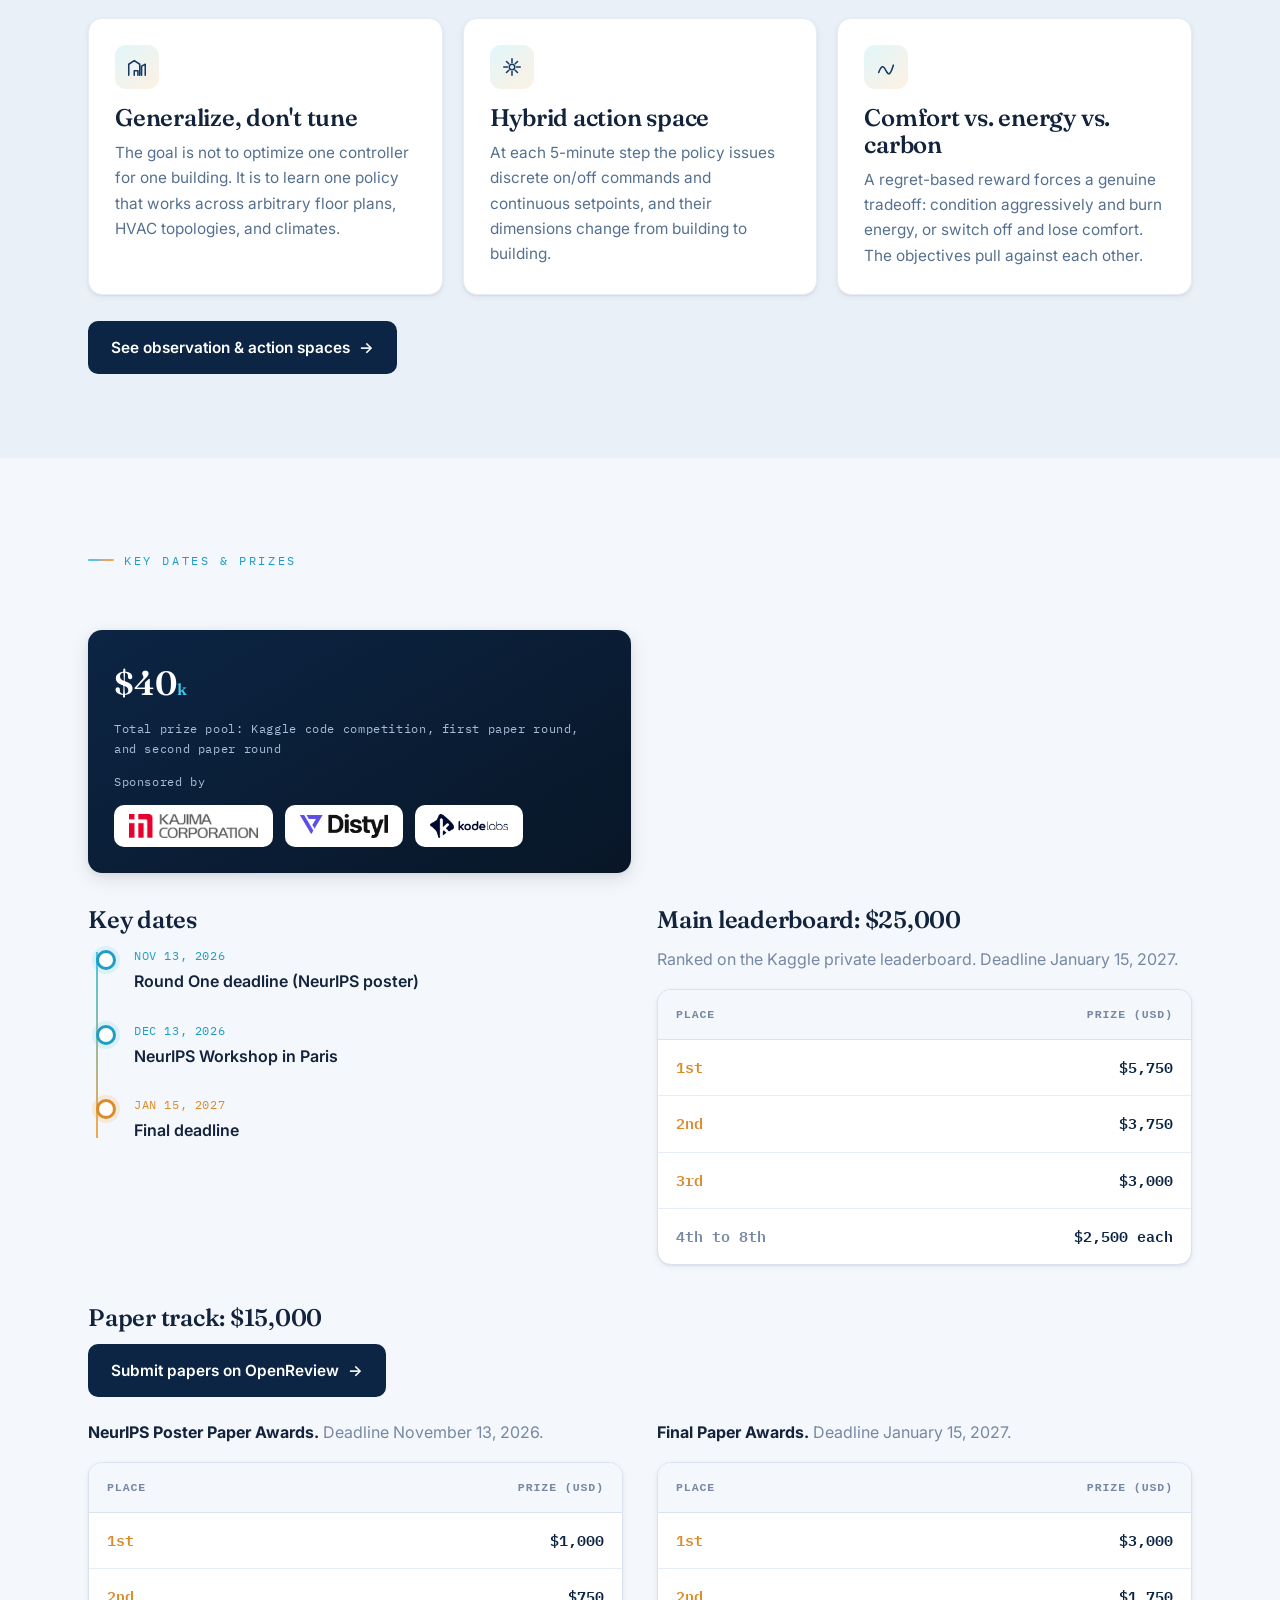
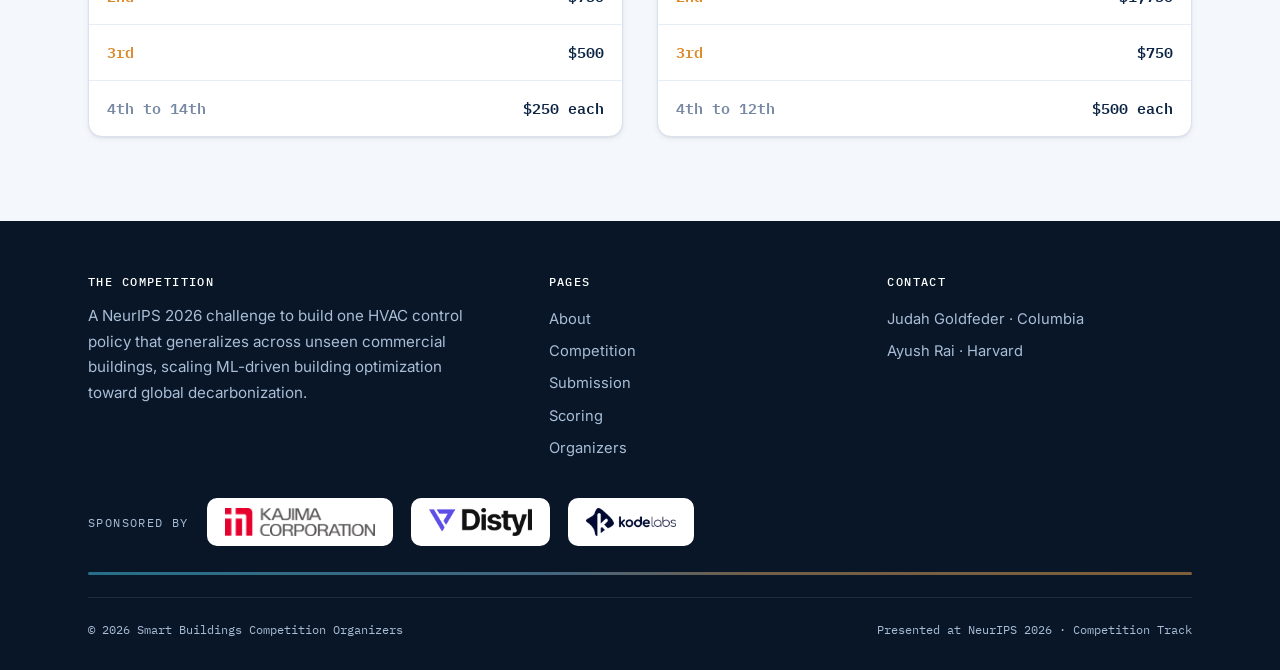
==== commit 2969f1d6: "Add Distyl AI and KODE Labs sponsor logos Show all three prize sponsors as logos in the prize card a" ====
--- a/index.html
+++ b/index.html
@@ -96,7 +96,12 @@
       <div class="ack__card">
         <div class="ack__amt">$40<span class="u">k</span></div>
         <div class="ack__by">Total prize pool: Kaggle code competition, first paper round, and second paper round</div>
-        <div class="ack__by" style="margin-top:10px">Sponsored by <a href="https://www.kajima.co.jp/english/" target="_blank" rel="noopener" style="color:inherit;text-decoration:underline">Kajima</a>, <a href="https://www.distyl.ai/" target="_blank" rel="noopener" style="color:inherit;text-decoration:underline">Distyl AI</a>, and <a href="https://kodelabs.com/" target="_blank" rel="noopener" style="color:inherit;text-decoration:underline">KODE Labs</a></div>
+        <div class="ack__by" style="margin-top:12px">Sponsored by</div>
+        <div class="ack__logos">
+          <a class="sponsor-chip" href="https://www.kajima.co.jp/english/" target="_blank" rel="noopener"><img src="assets/images/kajima.png" alt="Kajima Corporation"></a>
+          <a class="sponsor-chip" href="https://www.distyl.ai/" target="_blank" rel="noopener"><img src="assets/images/distyl-logo.png" alt="Distyl AI"></a>
+          <a class="sponsor-chip" href="https://kodelabs.com/" target="_blank" rel="noopener"><img src="assets/images/kodelabs-logo.png" alt="KODE Labs"></a>
+        </div>
       </div>
     </div>
     <div class="grid grid--2" style="align-items:start;gap:34px">
--- a/assets/css/style.css
+++ b/assets/css/style.css
@@ -479,6 +479,12 @@
 .ack__amt .u { color: var(--cool); font-size: 1rem; }
 .ack__by { font-family: var(--ff-mono); font-size: .78rem; color: var(--on-dark-dim); margin-top: 6px; letter-spacing: .05em; }
 
+/* Sponsor logos inside the prize card */
+.ack__logos { display: flex; align-items: center; gap: 12px; flex-wrap: wrap; margin-top: 14px; }
+.ack__logos .sponsor-chip { padding: 9px 15px; }
+.ack__logos .sponsor-chip img { height: 24px; }
+@media (max-width: 520px) { .ack__logos .sponsor-chip img { height: 20px; } }
+
 /* ---------- Footer ---------- */
 .site-footer { background: var(--ink); color: var(--on-dark-dim); padding: 54px 0 30px; }
 .footer-grid { display: grid; grid-template-columns: 1.4fr 1fr 1fr; gap: 34px; margin-bottom: 34px; }
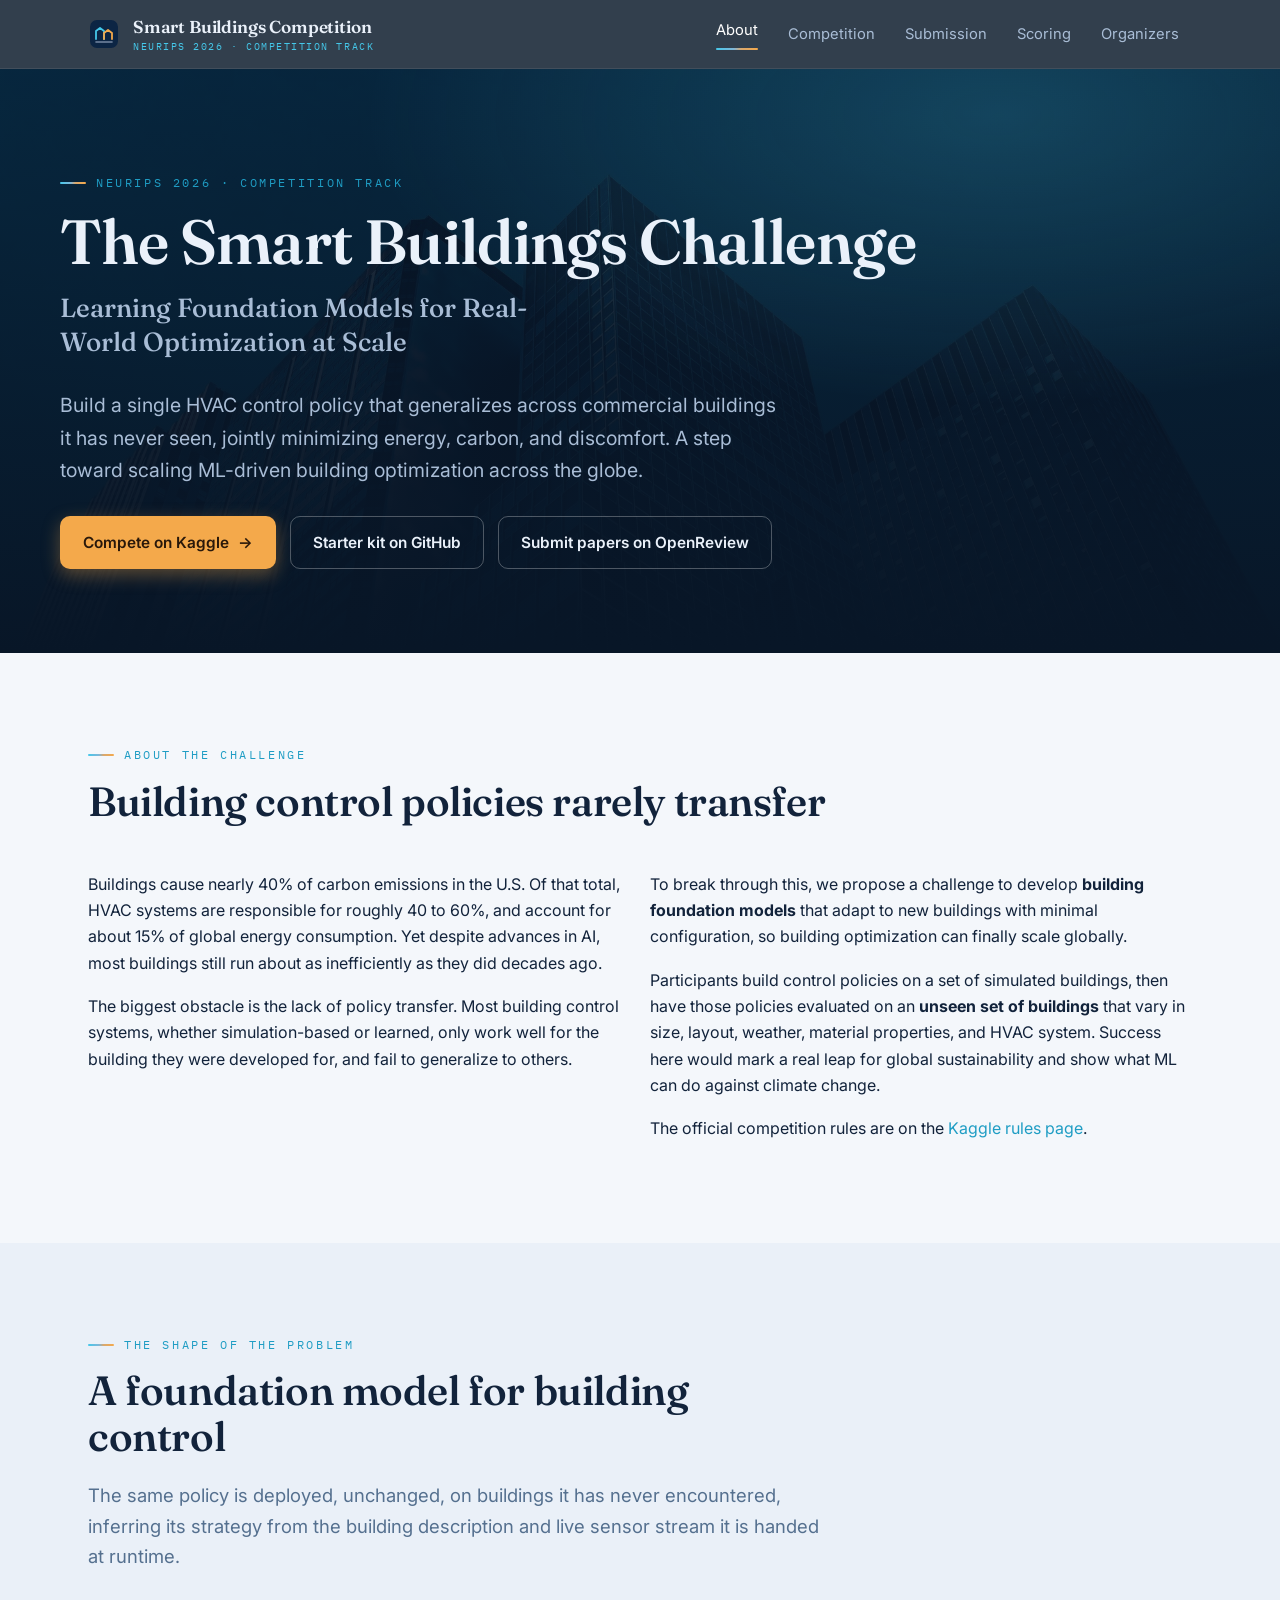
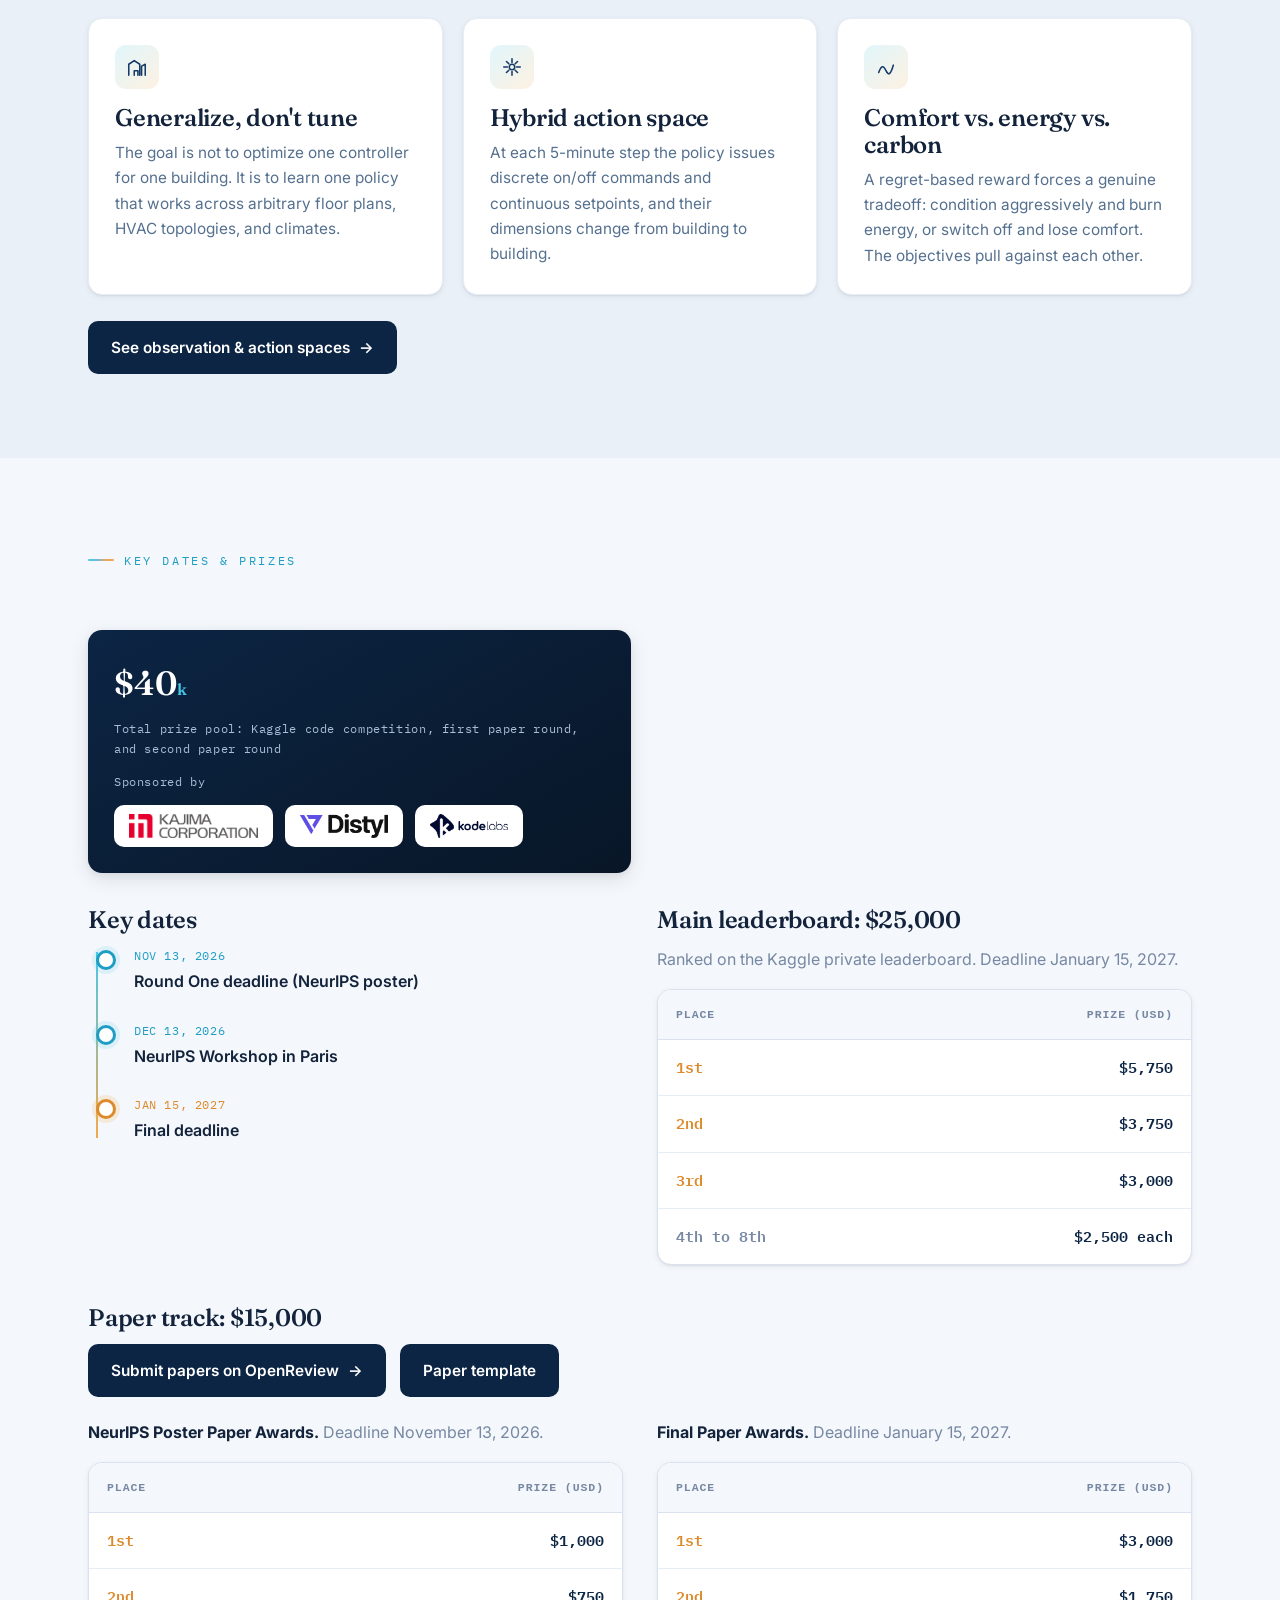
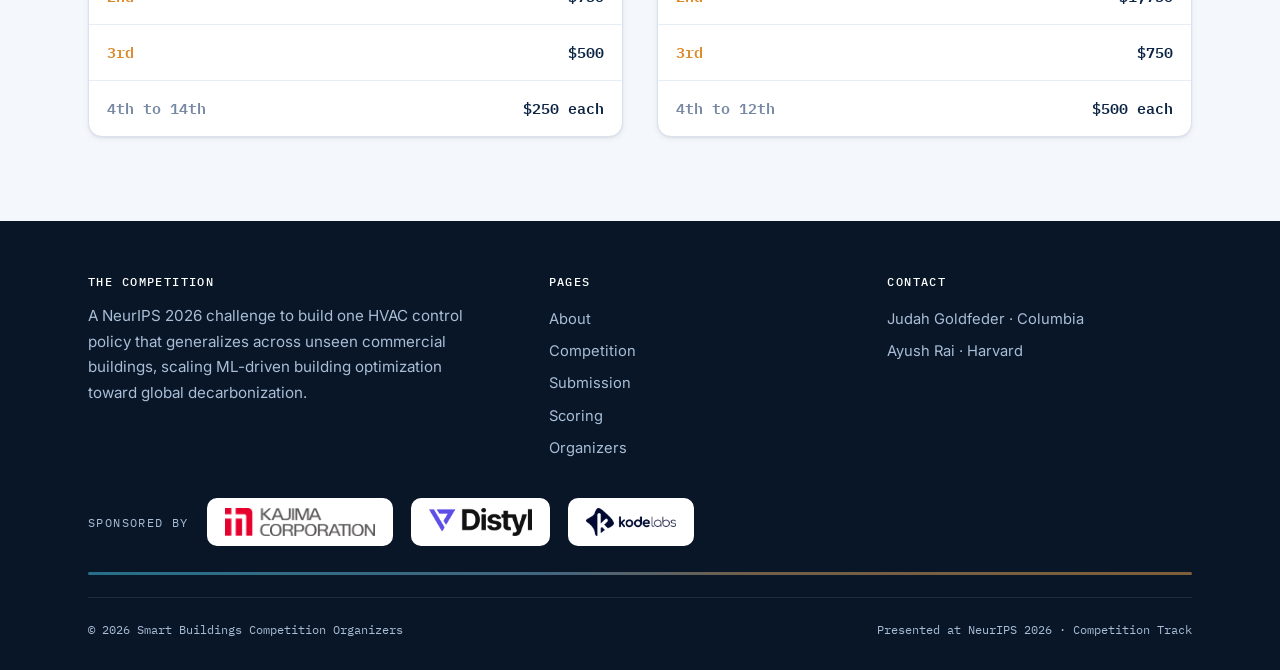
==== commit 956350cd: "Add Overleaf paper template link to the paper track boxes Adds a "Paper template" button next to "Su" ====
--- a/index.html
+++ b/index.html
@@ -8,7 +8,7 @@
 <link rel="preconnect" href="https://fonts.googleapis.com">
 <link rel="preconnect" href="https://fonts.gstatic.com" crossorigin>
 <link href="https://fonts.googleapis.com/css2?family=Fraunces:opsz,wght@9..144,400..600&family=Inter:wght@400;500;600&family=IBM+Plex+Mono:wght@400;500&display=swap" rel="stylesheet">
-<link rel="stylesheet" href="assets/css/style.css?v=2">
+<link rel="stylesheet" href="assets/css/style.css?v=3">
 </head>
 <body>
 
@@ -131,7 +131,10 @@
     </div>
 
     <h3 class="reveal" style="margin-top:40px">Paper track: $15,000</h3>
-    <div class="reveal" style="margin:4px 0 22px"><a class="btn btn--dark" href="https://openreview.net/group?id=NeurIPS.cc/2026/Workshop/SB26_Challenge" target="_blank" rel="noopener">Submit papers on OpenReview <span class="btn__arrow">&rarr;</span></a></div>
+    <div class="reveal" style="display:flex;flex-wrap:wrap;gap:14px;margin:4px 0 22px">
+      <a class="btn btn--dark" href="https://openreview.net/group?id=NeurIPS.cc/2026/Workshop/SB26_Challenge" target="_blank" rel="noopener">Submit papers on OpenReview <span class="btn__arrow">&rarr;</span></a>
+      <a class="btn btn--dark" href="https://www.overleaf.com/project/6ace893ebb021a3e1807b140" target="_blank" rel="noopener">Paper template</a>
+    </div>
     <div class="grid grid--2 reveal" style="align-items:start;gap:34px">
       <div>
         <p style="color:var(--text-soft);margin-top:0"><b style="color:var(--text)">NeurIPS Poster Paper Awards.</b> Deadline November 13, 2026.</p>
@@ -165,6 +168,6 @@
   </div>
 </section>
 
-<script src="assets/js/site.js?v=2"></script>
+<script src="assets/js/site.js?v=3"></script>
 </body>
 </html>
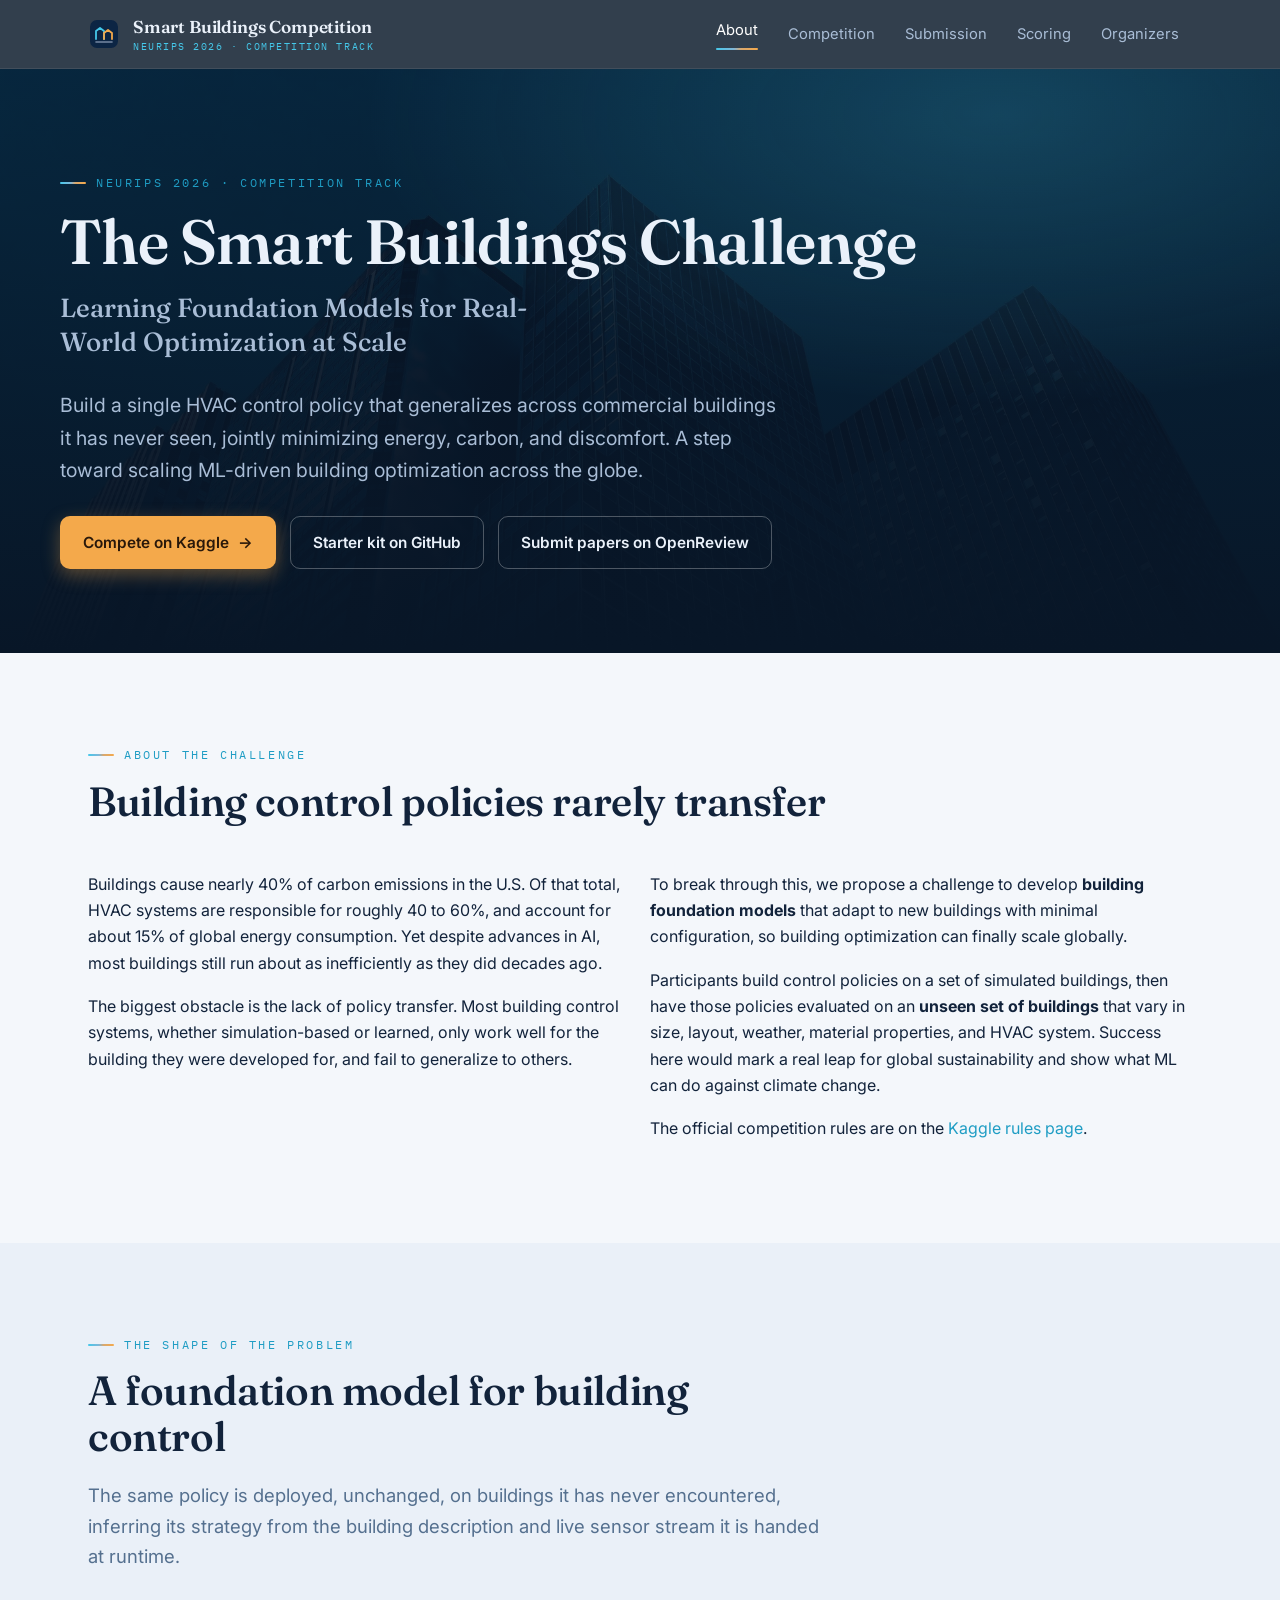
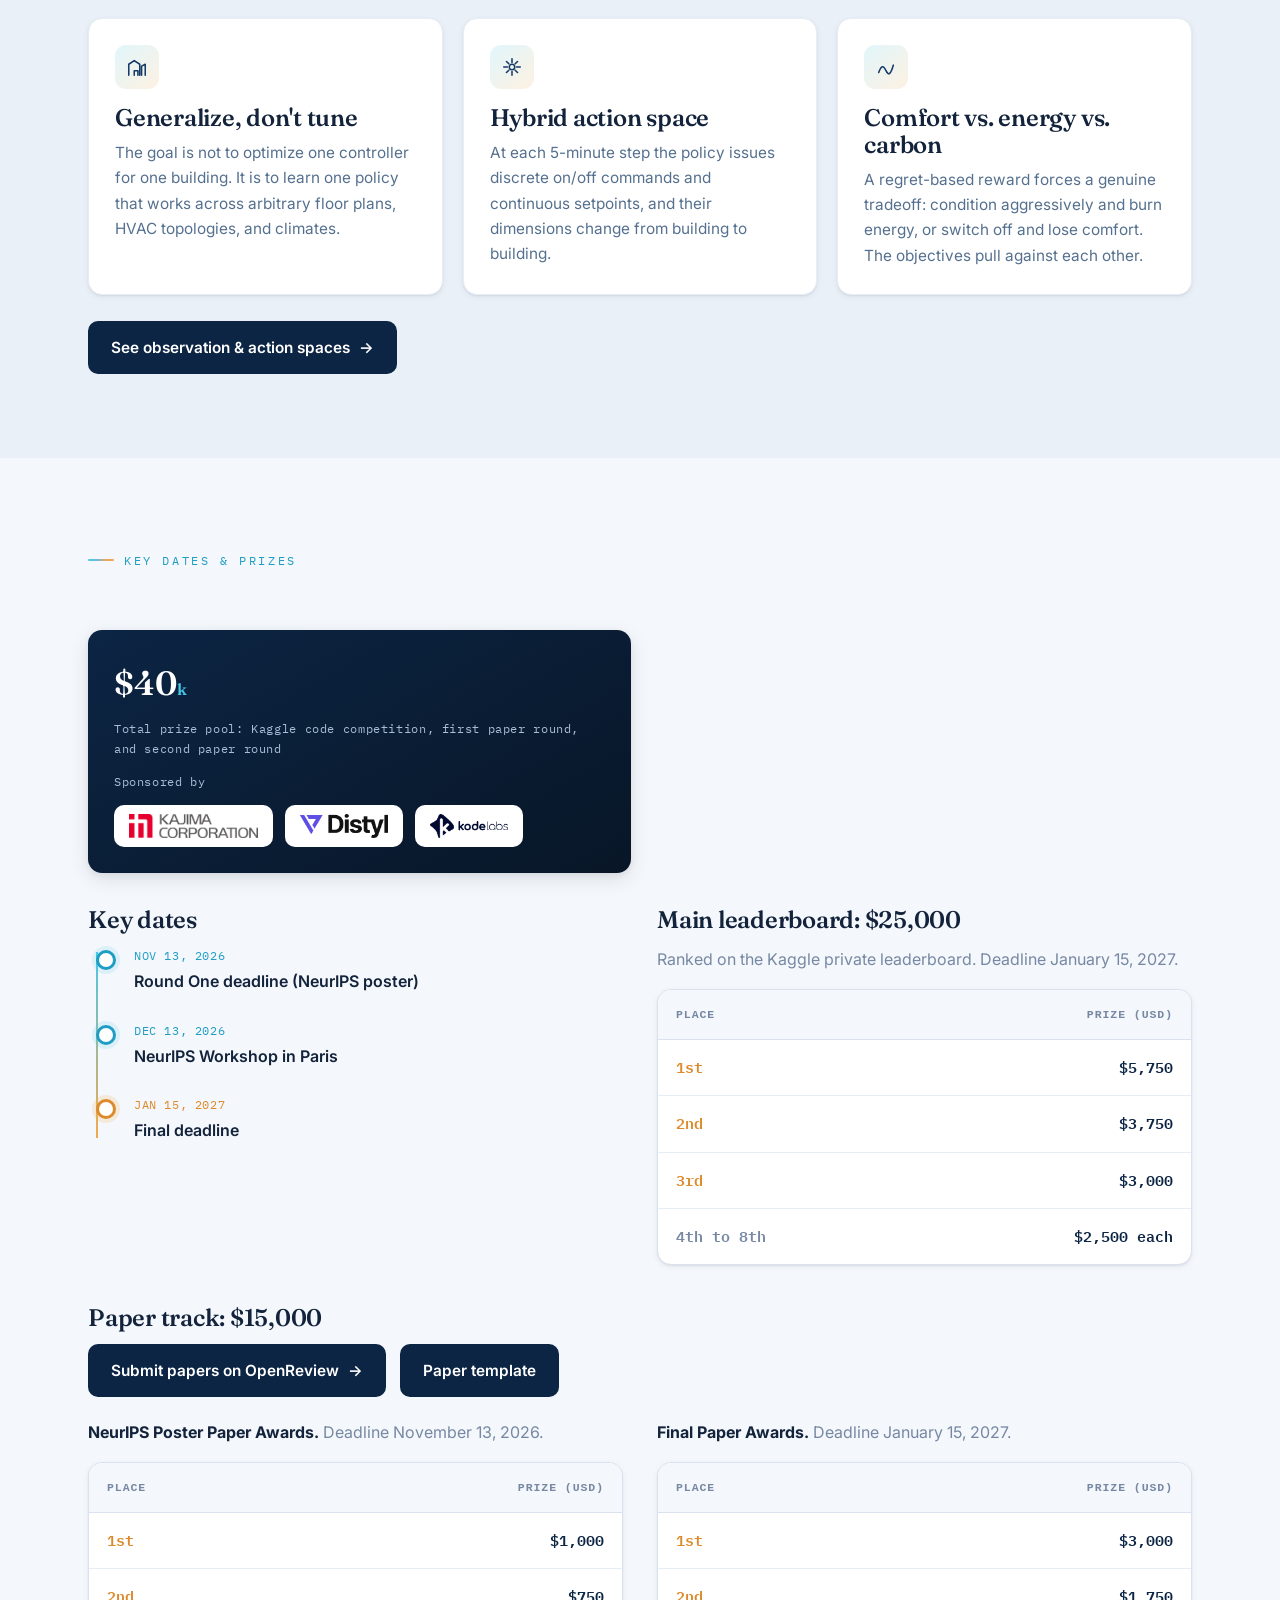
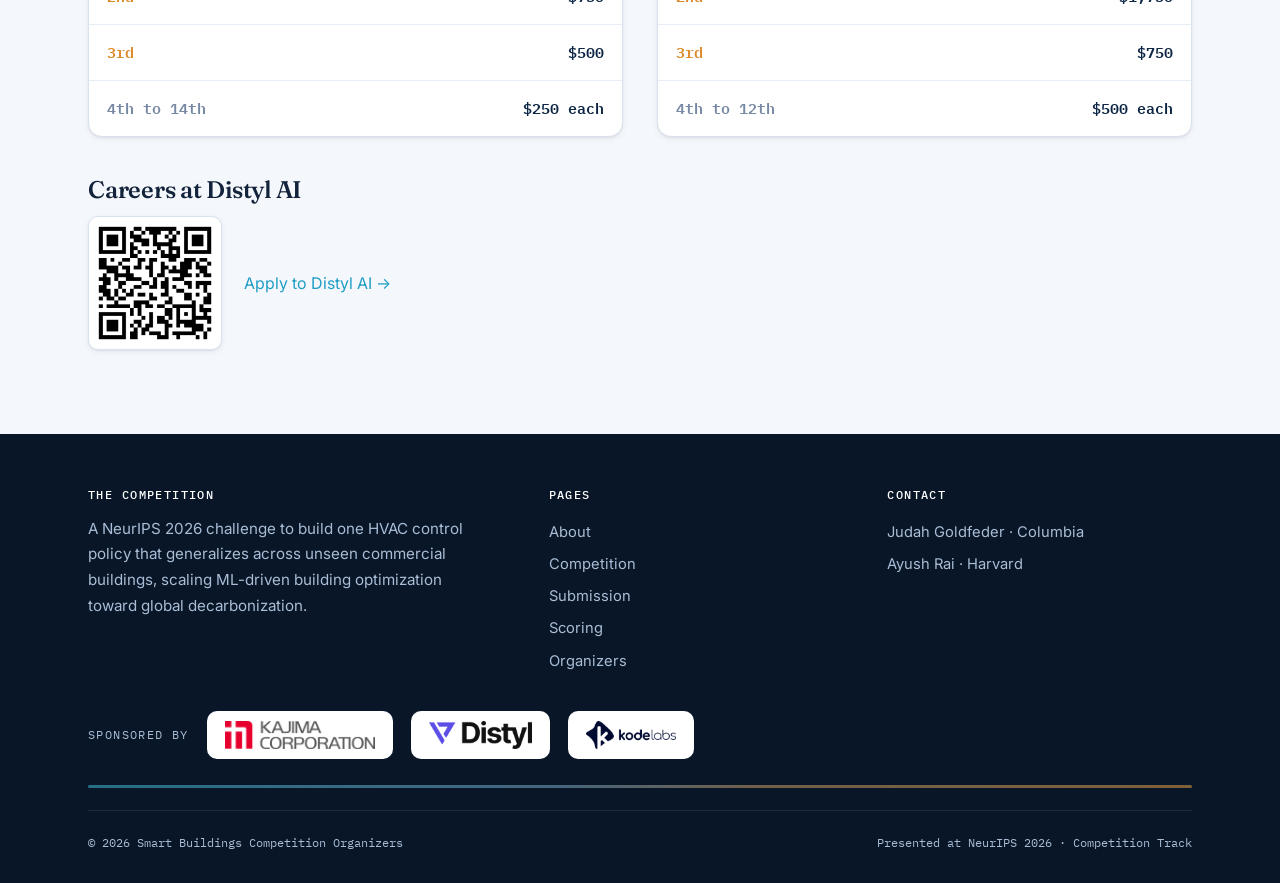
==== commit 70d39f92: "Add Distyl AI careers section and switch paper template link Add a Careers at Distyl AI block with a" ====
--- a/index.html
+++ b/index.html
@@ -8,7 +8,7 @@
 <link rel="preconnect" href="https://fonts.googleapis.com">
 <link rel="preconnect" href="https://fonts.gstatic.com" crossorigin>
 <link href="https://fonts.googleapis.com/css2?family=Fraunces:opsz,wght@9..144,400..600&family=Inter:wght@400;500;600&family=IBM+Plex+Mono:wght@400;500&display=swap" rel="stylesheet">
-<link rel="stylesheet" href="assets/css/style.css?v=3">
+<link rel="stylesheet" href="assets/css/style.css?v=4">
 </head>
 <body>
 
@@ -133,7 +133,7 @@
     <h3 class="reveal" style="margin-top:40px">Paper track: $15,000</h3>
     <div class="reveal" style="display:flex;flex-wrap:wrap;gap:14px;margin:4px 0 22px">
       <a class="btn btn--dark" href="https://openreview.net/group?id=NeurIPS.cc/2026/Workshop/SB26_Challenge" target="_blank" rel="noopener">Submit papers on OpenReview <span class="btn__arrow">&rarr;</span></a>
-      <a class="btn btn--dark" href="https://www.overleaf.com/project/6ace893ebb021a3e1807b140" target="_blank" rel="noopener">Paper template</a>
+      <a class="btn btn--dark" href="https://drive.google.com/file/d/1NHtpV2Kwz39wuPDwA2FiyVWaQr7vGbWt/view" target="_blank" rel="noopener">Paper template</a>
     </div>
     <div class="grid grid--2 reveal" style="align-items:start;gap:34px">
       <div>
@@ -165,9 +165,17 @@
         </div>
       </div>
     </div>
+
+    <h3 class="reveal" style="margin-top:40px">Careers at Distyl AI</h3>
+    <div class="careers reveal">
+      <a class="sponsor-chip sponsor-chip--qr" href="https://jobs.ashbyhq.com/Distyl/form/neur-ips-2026" target="_blank" rel="noopener"><img src="assets/images/distyl-ai-qrcode.png" alt="QR code: Distyl AI careers application for NeurIPS 2026"></a>
+      <div class="careers__text">
+        <a href="https://jobs.ashbyhq.com/Distyl/form/neur-ips-2026" target="_blank" rel="noopener">Apply to Distyl AI &rarr;</a>
+      </div>
+    </div>
   </div>
 </section>
 
-<script src="assets/js/site.js?v=3"></script>
+<script src="assets/js/site.js?v=4"></script>
 </body>
 </html>
--- a/assets/css/style.css
+++ b/assets/css/style.css
@@ -556,3 +556,9 @@
   .reveal { opacity: 1; transform: none; transition: none; }
   * { animation: none !important; }
 }
+
+/* ---------- Careers (Distyl AI) ---------- */
+.careers { display: flex; align-items: center; gap: 22px; flex-wrap: wrap; }
+.careers .sponsor-chip--qr { padding: 6px; box-shadow: var(--shadow-sm); border: 1px solid var(--line); }
+.careers .sponsor-chip--qr img { height: 120px; }
+.careers__text { max-width: 52ch; }
